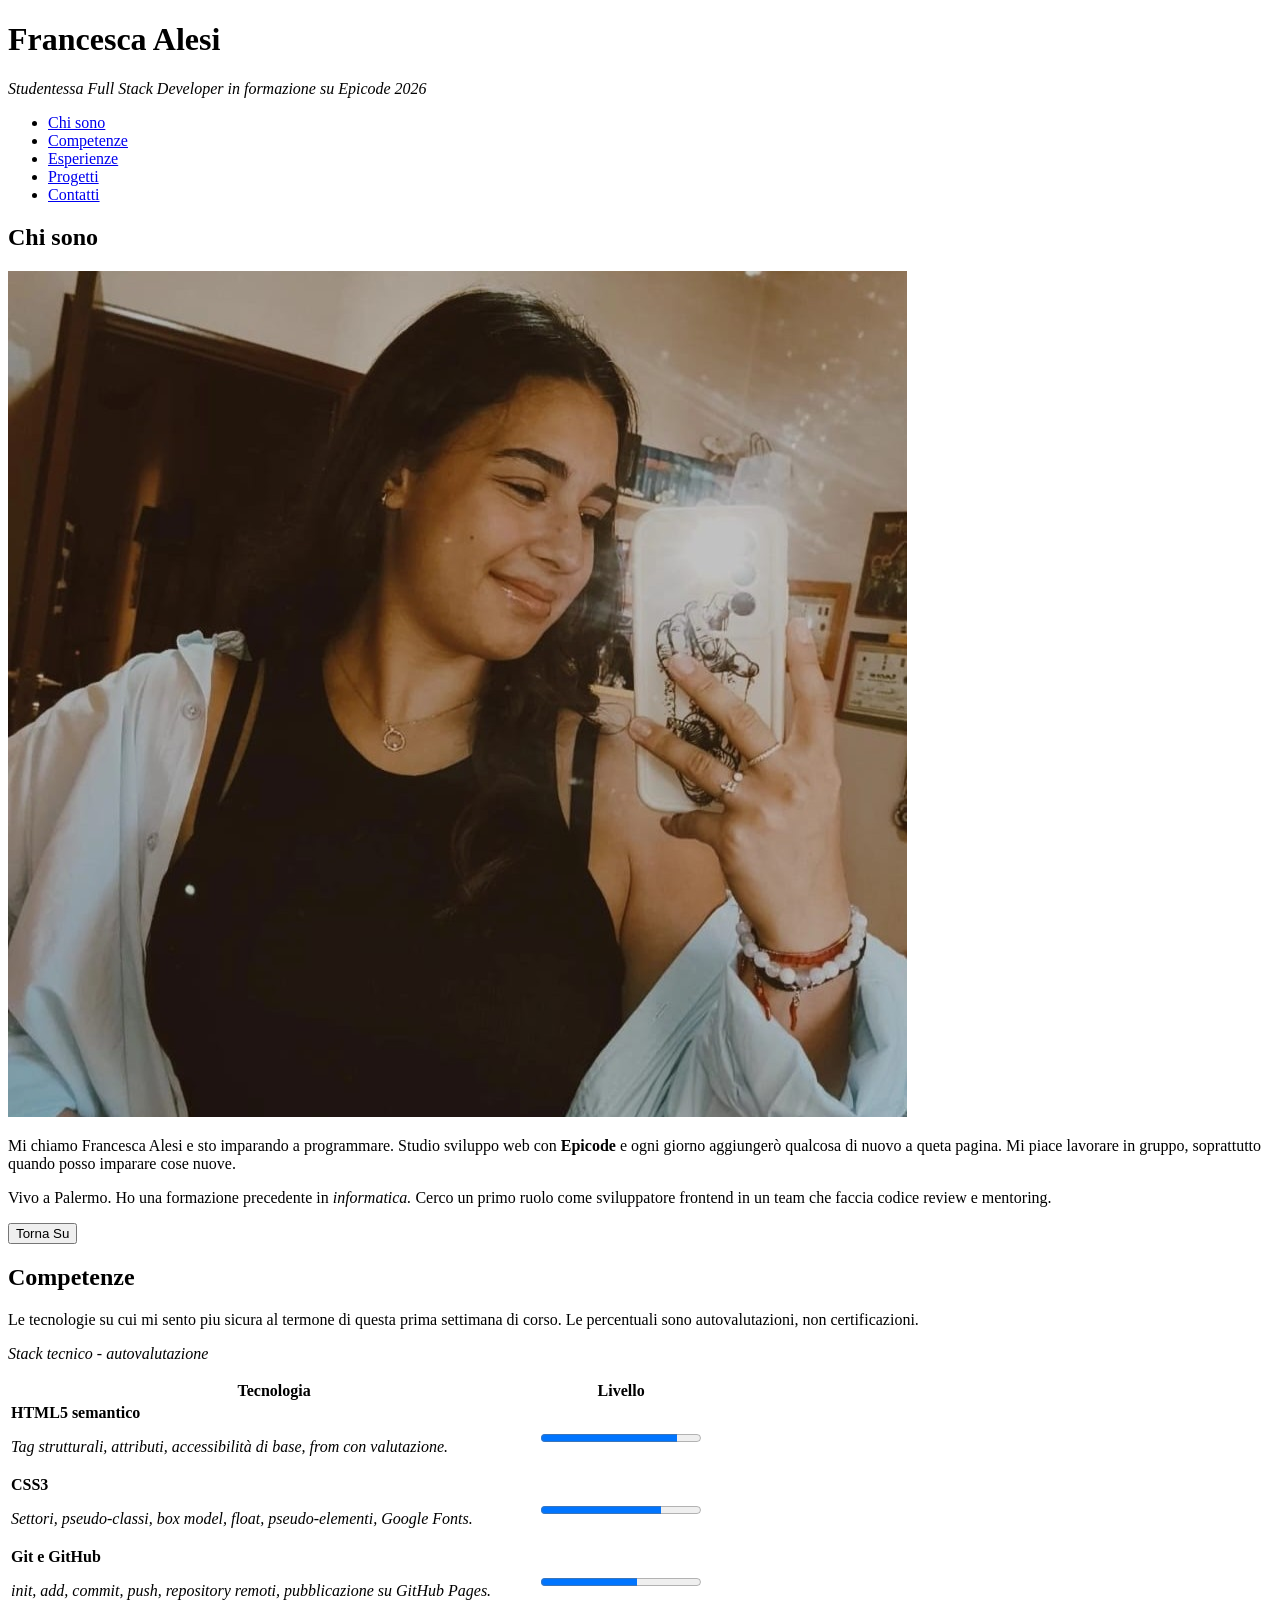
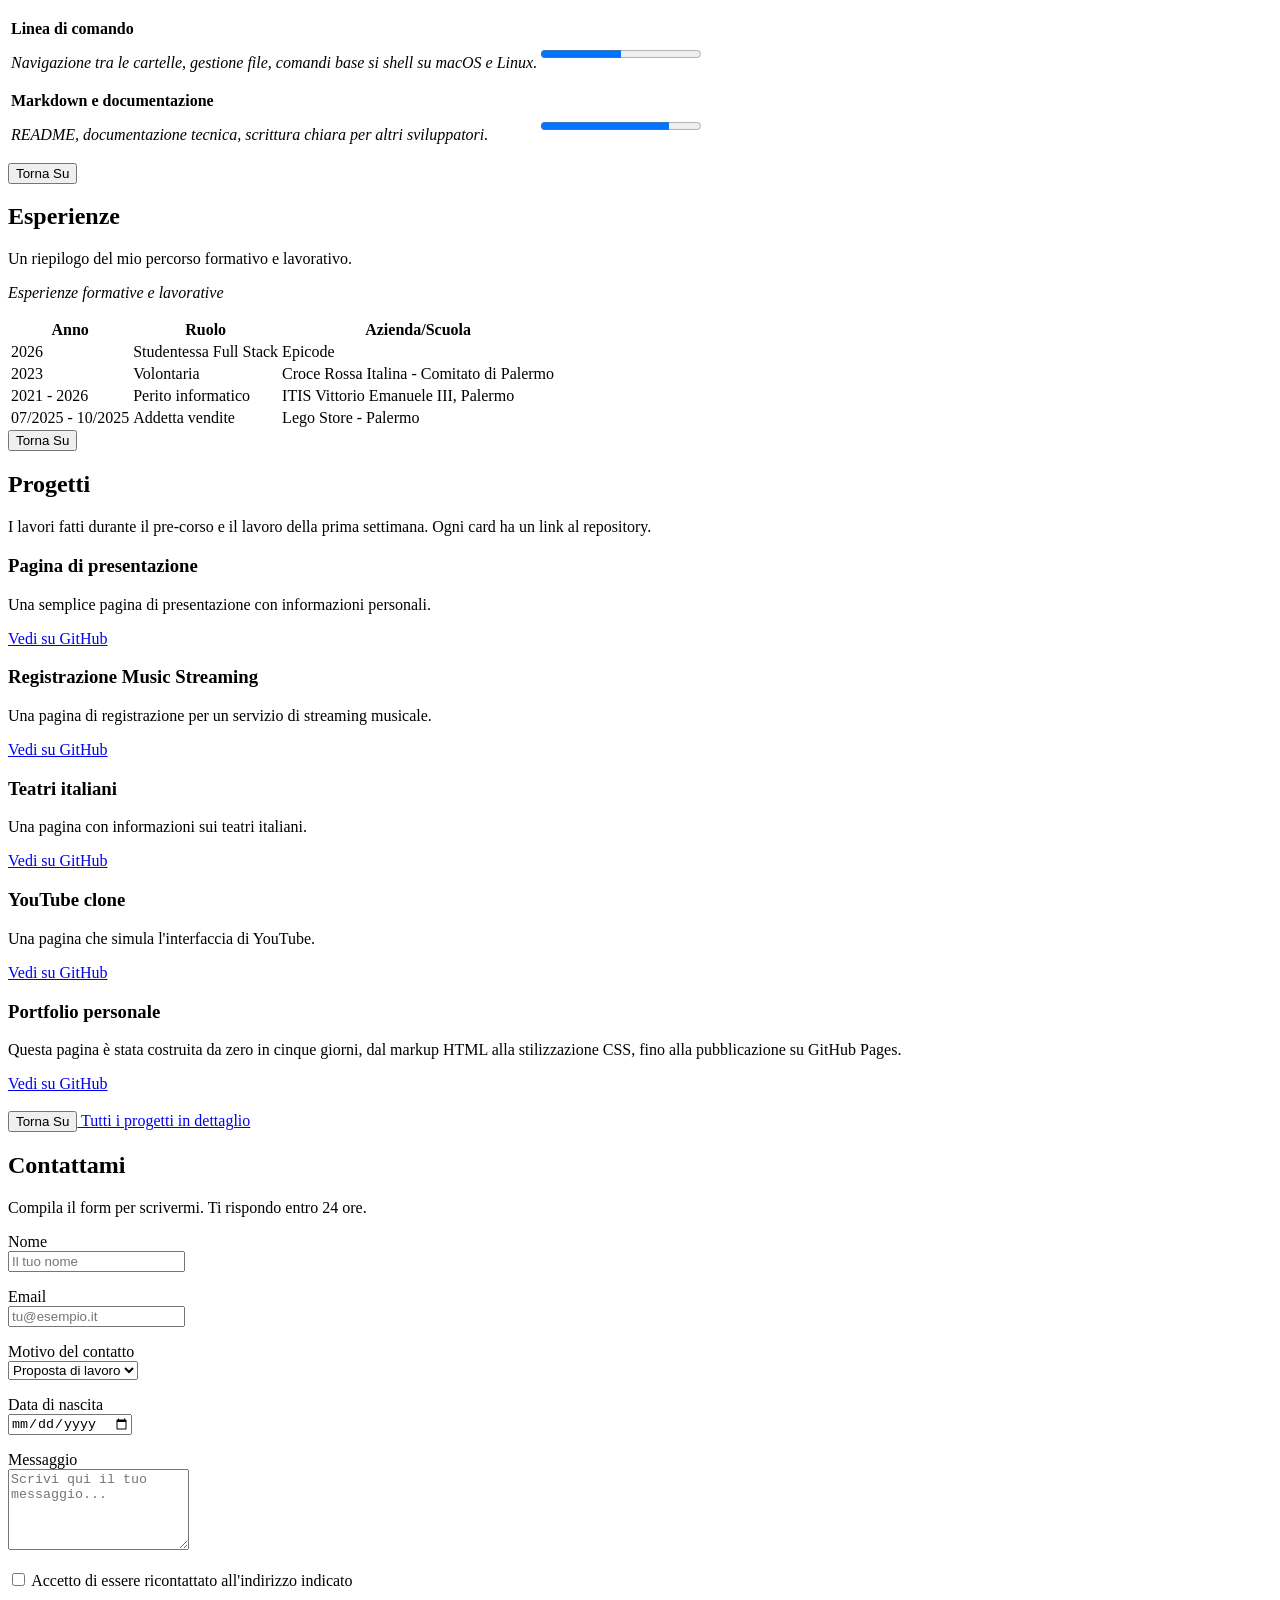
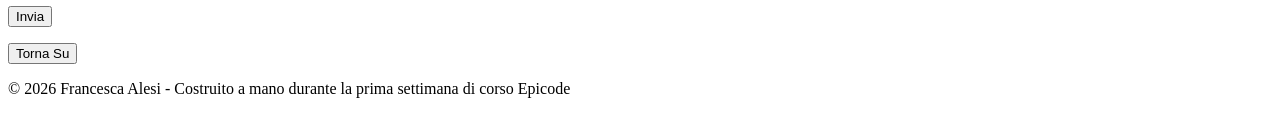
==== index.html @ 738a1c4e "index e progetti" ====
<!DOCTYPE html>
<html lang="it">
    <head>
        <meta charset="UTF-8">
        <meta name="viewport" content="width=device-width, initial-scale=1.0">
        <title>Progetto settamana 1</title>
        <link rel="stylesheet" type="text/css" href="assets/CSS/style.css"/>
    </head>
    <body>

        <!--Testa della pagina-->
        <header>
            <h1 id="inizio">Francesca Alesi</h1>
            <p><em>Studentessa Full Stack Developer in formazione su Epicode 2026</em></p>
            <nav>
                <ul>
                    <li><a href="#chi-sono">Chi sono</a></li>
                    <li><a href="#competenze">Competenze</a></li>
                    <li><a href="#esperienze">Esperienze</a></li>
                    <li><a href="#progetti">Progetti</a></li>
                    <li><a href="#contatti">Contatti</a></li>
                </ul>
            </nav>
        </header>

        <main>

            <!--Presentazione-->
            <section id="chi-sono">
                <h2>Chi sono</h2>
                <img class="avatar" src="assets/IMG/Foto-francy.jpeg" alt="Foto profilo" />
                <p>Mi chiamo Francesca Alesi e sto imparando a programmare. Studio sviluppo web con <strong>Epicode </strong> e ogni giorno aggiungerò qualcosa di nuovo a queta pagina. Mi piace lavorare in gruppo, soprattutto quando posso imparare cose nuove.</p>
                <p>Vivo a Palermo. Ho una formazione precedente in <em>informatica.</em> Cerco un primo ruolo come sviluppatore frontend in un team che faccia codice review e mentoring.</p>
                <a href="#">
                    <button type="submit">Torna Su</button>
                </a>
            </section>

            <!--Le mie competenze-->
            <section id="competenze">
                <h2>Competenze</h2>
                <p>Le tecnologie su cui mi sento piu sicura al termone di questa prima settimana di corso. Le percentuali sono autovalutazioni, non certificazioni.</p>
                <p><em>Stack tecnico - autovalutazione</em></p>
                <table>
                    <thead>
                        <tr>
                            <th scope="col">Tecnologia</th>
                            <th scope="col">Livello</th>
                        </tr>
                    </thead>
                    <tbody>
                        <tr>
                            <td><strong>HTML5 semantico</strong>
                                <p><em>Tag strutturali, attributi, accessibilità di base, from con valutazione.</em></p>
                            </td>
                            <td>
                                <progress value="85" max="100"></progress>
                            </td>
                        </tr>
                        <tr>
                            <td><strong>CSS3</strong>
                                <p><em>Settori, pseudo-classi, box model, float, pseudo-elementi, Google Fonts.</em></p>
                            </td>
                            <td>
                                <progress value="75" max="100"></progress>
                            </td>
                        </tr>
                        <tr>
                            <td><strong>Git e GitHub</strong>
                                <p><em>init, add, commit, push, repository remoti, pubblicazione su GitHub Pages.</em></p>
                            </td>
                            <td>
                                <progress value="60" max="100"></progress>
                            </td>
                        </tr>
                        <tr>
                            <td><strong>Linea di comando</strong>
                                <p><em>Navigazione tra le cartelle, gestione file, comandi base si shell su macOS e Linux.</em></p>
                            </td>
                            <td>
                                <progress value="50" max="100"></progress>
                            </td>
                        </tr>
                        <tr>
                            <td><strong>Markdown e documentazione</strong>
                                <p><em>README, documentazione tecnica, scrittura chiara per altri sviluppatori.</em></p>
                            </td>
                            <td>
                                <progress value="80" max="100"></progress>
                            </td>
                        </tr>
                    </tbody>
                </table>
                <a href="#">
                    <button type="submit">Torna Su</button>
                </a>
            </section>

            <!--Le mie esperienze lavorative e non-->
            <section id="esperienze">
                <h2>Esperienze</h2>
                <p>Un riepilogo del mio percorso formativo e lavorativo.</p>
                <table>
                    <p><em>Esperienze formative e lavorative</em></p>
                    <thead>
                        <tr>
                            <th scope="col">Anno</th>
                            <th scope="col">Ruolo</th>
                            <th scope="col">Azienda/Scuola</th>
                        </tr>
                    </thead>
                    <tbody>
                        <tr>
                            <td>2026</td>
                            <td>Studentessa Full Stack</td>
                            <td>Epicode</td>
                        </tr>
                        <tr>
                            <td>2023</td>
                            <td>Volontaria</td>
                            <td>Croce Rossa Italina - Comitato di Palermo</td>
                        </tr>
                        <tr>
                            <td>2021 - 2026</td>
                            <td>Perito informatico</td>
                            <td>ITIS Vittorio Emanuele III, Palermo</td>
                        </tr>
                        <tr>
                            <td>07/2025 - 10/2025</td>
                            <td>Addetta vendite</td>
                            <td>Lego Store - Palermo</td>
                        </tr>
                    </tbody>
                </table>
                <a href="#">
                    <button type="submit">Torna Su</button>
                </a>
            </section>

            <!--I miei progetti prima e durante il corso-->
            <section id="progetti">
                <h2 id="Progetti">Progetti</h2>
                <p>I lavori fatti durante il pre-corso e il lavoro della prima settimana. Ogni card ha un link al repository.</p>

                <article class="project">
                    <h3>Pagina di presentazione</h3>
                    <p>Una semplice pagina di presentazione con informazioni personali.</p>
                    <a href="https://github.com/FrancescaAlesi/Challenge-HTML" target="_blank">Vedi su GitHub</a>
                </article>

                <article class="project">
                    <h3>Registrazione Music Streaming</h3>
                    <p>Una pagina di registrazione per un servizio di streaming musicale.</p>
                    <a href="https://github.com/FrancescaAlesi/Challenge-CSS" target="_blank">Vedi su GitHub</a>
                </article>

                <article class="project">
                    <h3>Teatri italiani</h3>
                    <p>Una pagina con informazioni sui teatri italiani.</p>
                    <a href="https://github.com/FrancescaAlesi/Challenge-Frontend" target="_blank">Vedi su GitHub</a>
                </article>

                <article class="project">
                    <h3>YouTube clone</h3>
                    <p>Una pagina che simula l'interfaccia di YouTube.</p>
                    <a href="https://github.com/FrancescaAlesi/Challenge-YouTube" target="_blank">Vedi su GitHub</a>
                </article>

                <article class="project">
                    <h3>Portfolio personale</h3>
                    <p>Questa pagina è stata costruita da zero in cinque giorni, dal markup HTML alla stilizzazione CSS, fino alla pubblicazione su GitHub Pages.</p>
                    <a href="https://github.com/FrancescaAlesi/Week-1" target="_blank">Vedi su GitHub</a>
                    <br/><br/>
                </article>
                <a href="#">
                    <button type="submit">Torna Su</button>
                </a>
                <a href="Progetti.html" target="_blank">Tutti i progetti in dettaglio</a>
            </section>

            <!--Come contattarmi-->
            <section id="contattami">
                <h2>Contattami</h2>
                <p>Compila il form per scrivermi. Ti rispondo entro 24 ore.</p>

                <form action="#" method="POST">
                    <p>
                        <label for="nome">Nome</label><br/>
                        <input type="text" id="nome" name="nome" placeholder="Il tuo nome" required>
                    </p>

                    <p>
                        <label for="email">Email</label><br/>
                        <input type="text" id="email" name="email" placeholder="tu@esempio.it" required>
                    </p>

                    <p>
                        <label for="motivo">Motivo del contatto</label><br/>
                        <select id="motivo" name="motivo">
                            <option value="Proposta di lavoro">Proposta di lavoro</option>
                            <option value="Colloquio">Colloquio</option>
                            <option value="Consulenza">Consulenza</option>
                            <option value="Altro">Altro</option>
                        </select>
                    </p>

                    <p>
                        <label for="data">Data di nascita</label><br/>
                        <input type="date" id="data" name="data"/>
                    </p>

                    <p>
                        <label for="messaggio">Messaggio</label><br/>
                        <textarea name="messaggio" id="messaggio" rows="5" placeholder="Scrivi qui il tuo messaggio..."></textarea>
                    </p>

                    <p>
                        <input type="checkbox" id="consenso" name="consenso" required/>
                        <label for="consenso">Accetto di essere ricontattato all'indirizzo indicato</label>
                    </p>

                    <p>
                    <button type="submit">Invia</button>
                    </p>
                </form>
                <a href="#">
                    <button type="submit">Torna Su</button>
                </a>
            </section>
        </main>

        <!--Fine-->
        <footer id="site-footer">
            <p>&copy; 2026 Francesca Alesi - Costruito a mano durante la prima settimana di corso Epicode</p>
        </footer>
    </body>
</html>
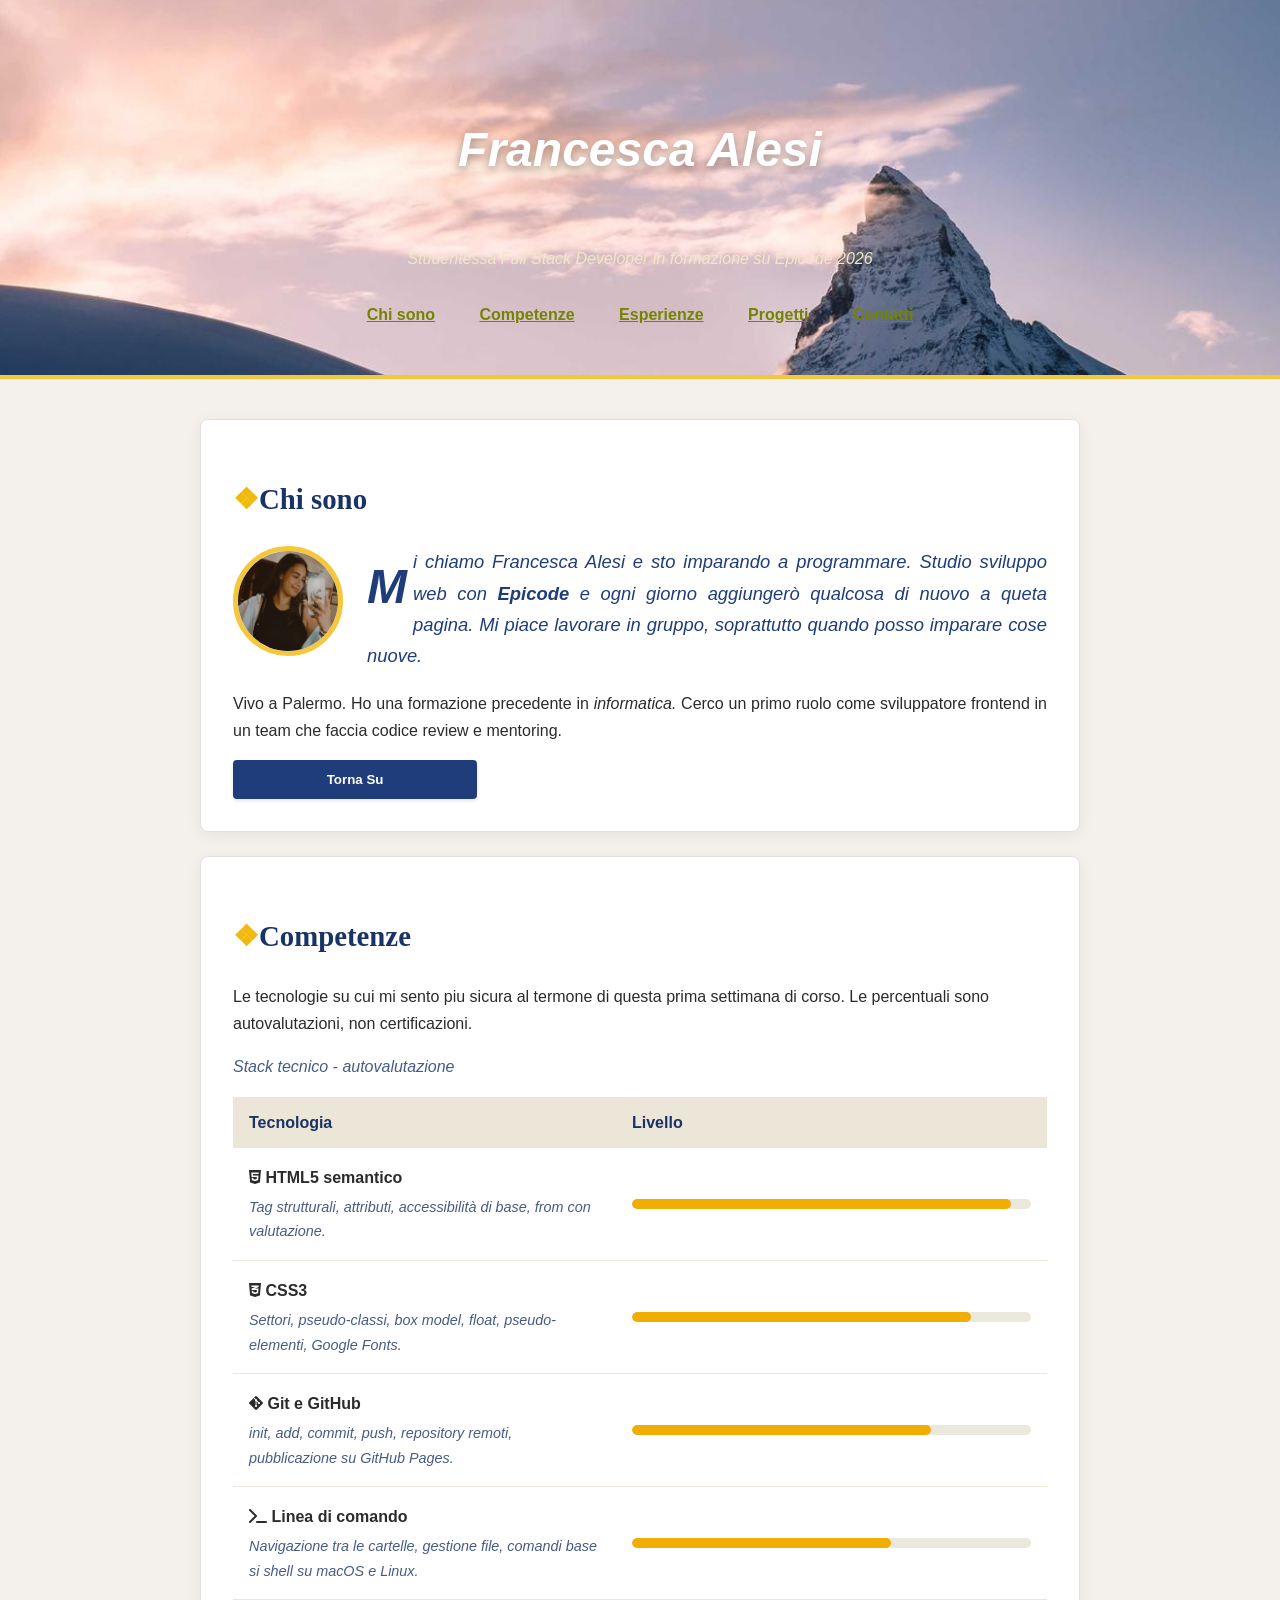
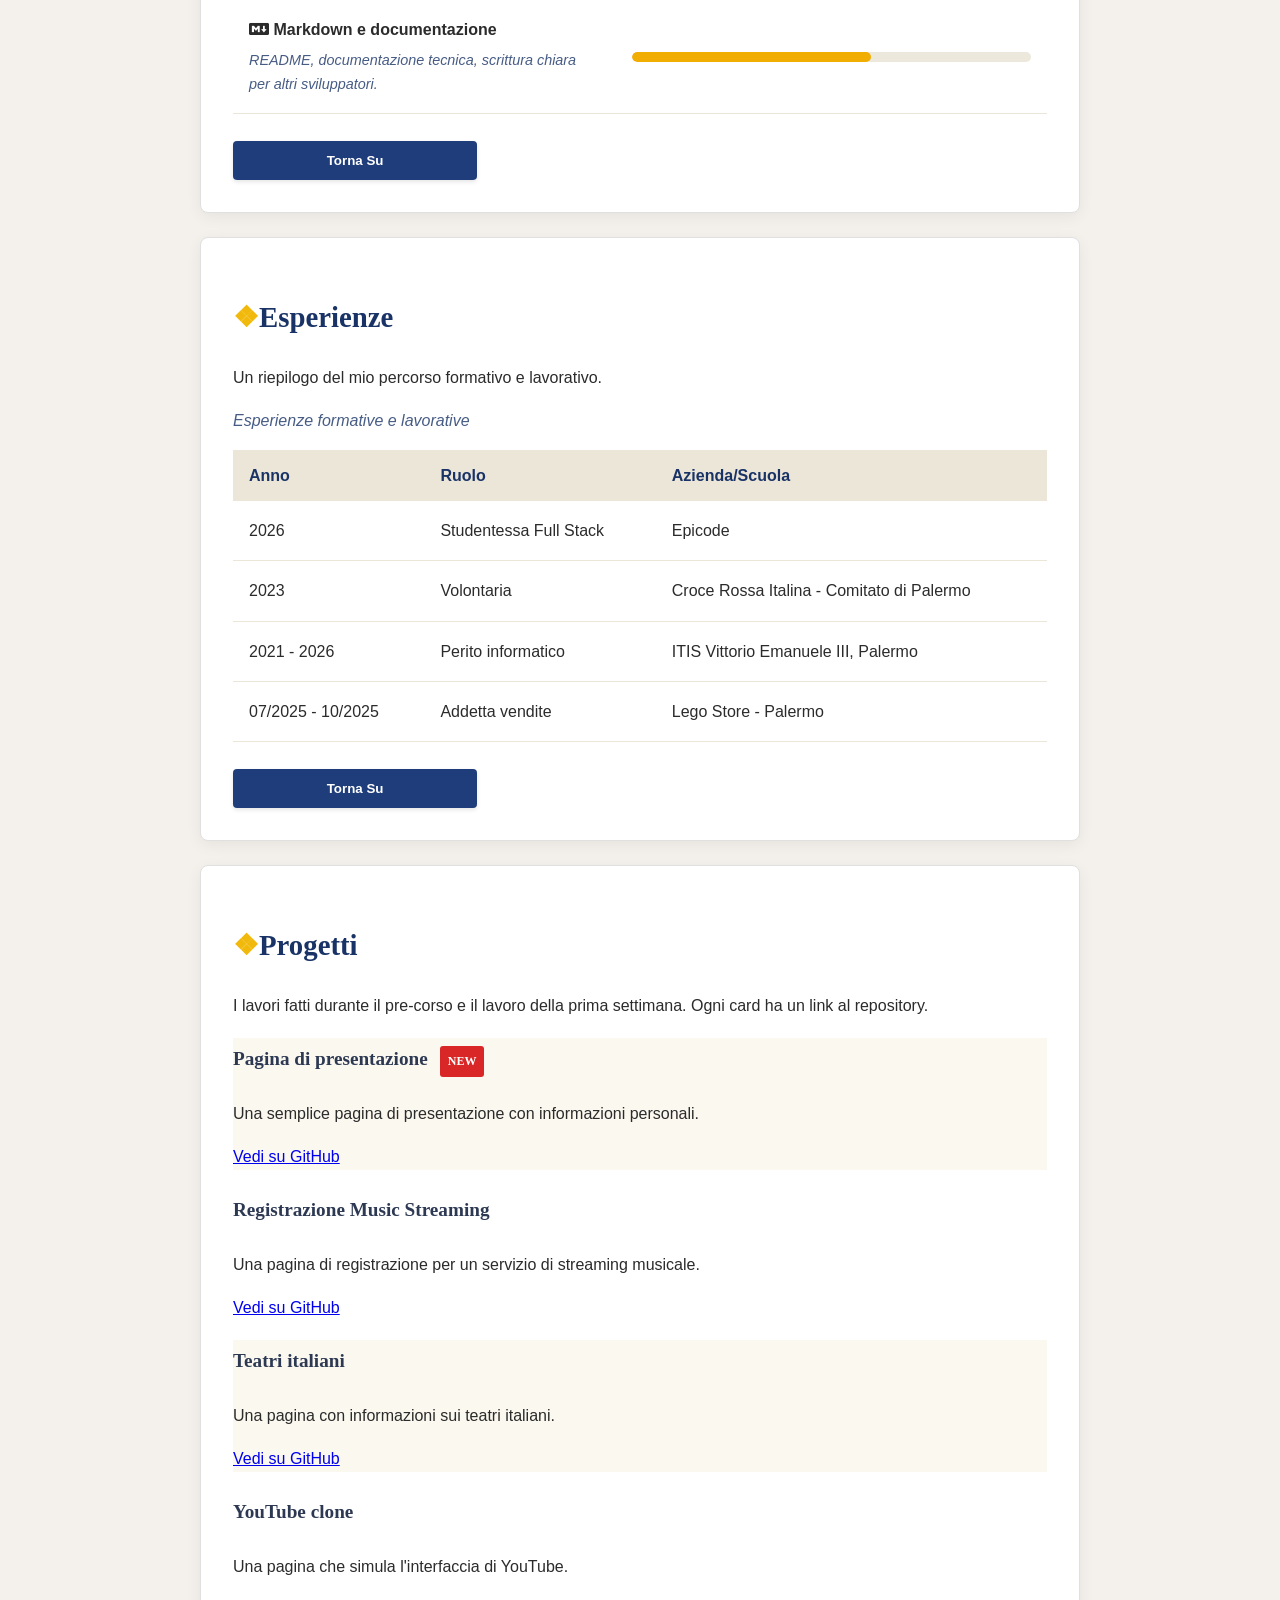
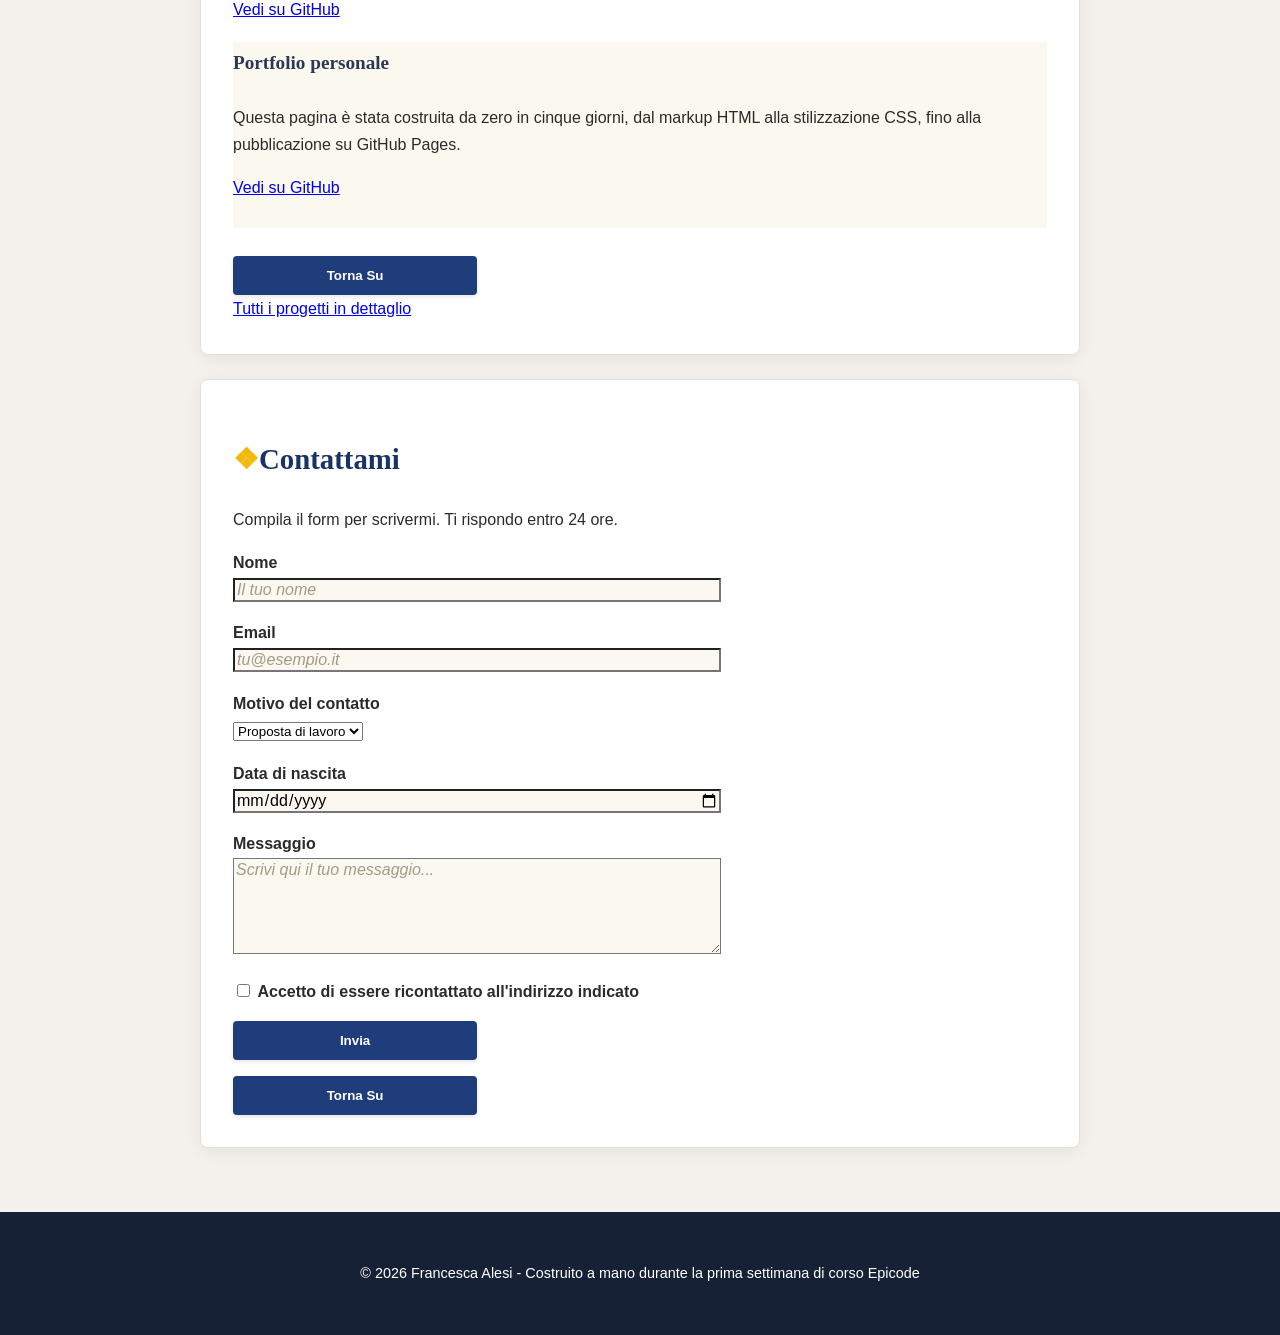
==== commit 5d44a02f: "css con qualche modifica all'index" ====
--- a/index.html
+++ b/index.html
@@ -5,11 +5,12 @@
         <meta name="viewport" content="width=device-width, initial-scale=1.0">
         <title>Progetto settamana 1</title>
         <link rel="stylesheet" type="text/css" href="assets/CSS/style.css"/>
+        <link rel="stylesheet" href="https://cdnjs.cloudflare.com/ajax/libs/font-awesome/6.5.1/css/all.min.css">
     </head>
     <body>
 
         <!--Testa della pagina-->
-        <header>
+        <header id="site-header">
             <h1 id="inizio">Francesca Alesi</h1>
             <p><em>Studentessa Full Stack Developer in formazione su Epicode 2026</em></p>
             <nav>
@@ -40,7 +41,7 @@
             <section id="competenze">
                 <h2>Competenze</h2>
                 <p>Le tecnologie su cui mi sento piu sicura al termone di questa prima settimana di corso. Le percentuali sono autovalutazioni, non certificazioni.</p>
-                <p><em>Stack tecnico - autovalutazione</em></p>
+                <p id="paragrafo"><em>Stack tecnico - autovalutazione</em></p>
                 <table>
                     <thead>
                         <tr>
@@ -50,47 +51,78 @@
                     </thead>
                     <tbody>
                         <tr>
-                            <td><strong>HTML5 semantico</strong>
+                            <td>
+                                <div class="icona">
+                                    <i class="fa-brands fa-html5 custom-icon"></i>
+                                    <strong>HTML5 semantico</strong>
+                                </div>
                                 <p><em>Tag strutturali, attributi, accessibilità di base, from con valutazione.</em></p>
                             </td>
                             <td>
-                                <progress value="85" max="100"></progress>
-                            </td>
-                        </tr>
-                        <tr>
-                            <td><strong>CSS3</strong>
+                                <div class="barra">
+                                    <div class="barra-fill" style="width: 95%;"></div>
+                                </div>
+                            </td>
+                        </tr>
+                        <tr>
+                            <td>
+                                <div class="icona">
+                                    <i class="fa-brands fa-css3-alt"></i>
+                                    <strong>CSS3</strong>
+                                </div>
                                 <p><em>Settori, pseudo-classi, box model, float, pseudo-elementi, Google Fonts.</em></p>
                             </td>
                             <td>
-                                <progress value="75" max="100"></progress>
-                            </td>
-                        </tr>
-                        <tr>
-                            <td><strong>Git e GitHub</strong>
+                                <div class="barra">
+                                    <div class="barra-fill" style="width: 85%;"></div>
+                                </div>
+                            </td>
+                        </tr>
+                        <tr>
+                            <td>
+                                <div class="icona">
+                                    <i class="fa-brands fa-git-alt"></i>
+                                    <strong>Git e GitHub</strong>
+                                </div>
                                 <p><em>init, add, commit, push, repository remoti, pubblicazione su GitHub Pages.</em></p>
                             </td>
                             <td>
-                                <progress value="60" max="100"></progress>
-                            </td>
-                        </tr>
-                        <tr>
-                            <td><strong>Linea di comando</strong>
+                                <div class="barra">
+                                    <div class="barra-fill" style="width: 75%;"></div>
+                                </div>
+                            </td>
+                        </tr>
+                        <tr>
+                            <td>
+                                <div class="icona">
+                                    <i class="fa-solid fa-terminal"></i>
+                                    <strong>Linea di comando</strong>
+                                </div>
                                 <p><em>Navigazione tra le cartelle, gestione file, comandi base si shell su macOS e Linux.</em></p>
                             </td>
                             <td>
-                                <progress value="50" max="100"></progress>
-                            </td>
-                        </tr>
-                        <tr>
-                            <td><strong>Markdown e documentazione</strong>
+                                <div class="barra">
+                                    <div class="barra-fill" style="width: 65%;"></div>
+                                </div>
+                            </td>
+                        </tr>
+                        <tr>
+                            <td>
+                                <div class="tech-title">
+                                    <i class="fa-brands fa-markdown"></i>
+                                    <strong>Markdown e documentazione</strong>
+                                </div>
                                 <p><em>README, documentazione tecnica, scrittura chiara per altri sviluppatori.</em></p>
                             </td>
                             <td>
-                                <progress value="80" max="100"></progress>
+                                <div class="barra">
+                                    <div class="barra-fill" style="width: 60%;"></div>
+                                </div>
                             </td>
                         </tr>
                     </tbody>
                 </table>
+                <br/>
                 <a href="#">
                     <button type="submit">Torna Su</button>
                 </a>
@@ -101,7 +133,7 @@
                 <h2>Esperienze</h2>
                 <p>Un riepilogo del mio percorso formativo e lavorativo.</p>
                 <table>
-                    <p><em>Esperienze formative e lavorative</em></p>
+                    <p id="paragrafo"><em>Esperienze formative e lavorative</em></p>
                     <thead>
                         <tr>
                             <th scope="col">Anno</th>
@@ -132,6 +164,7 @@
                         </tr>
                     </tbody>
                 </table>
+                <br/>
                 <a href="#">
                     <button type="submit">Torna Su</button>
                 </a>
@@ -172,9 +205,11 @@
                     <a href="https://github.com/FrancescaAlesi/Week-1" target="_blank">Vedi su GitHub</a>
                     <br/><br/>
                 </article>
-                <a href="#">
-                    <button type="submit">Torna Su</button>
-                </a>
+                <br/>
+                <a href="#">
+                    <button type="submit">Torna Su</button>
+                </a>
+                <br/>
                 <a href="Progetti.html" target="_blank">Tutti i progetti in dettaglio</a>
             </section>
 
--- a/assets/CSS/style.css
+++ b/assets/CSS/style.css
@@ -0,0 +1,290 @@
+*,
+*::before,
+*::after {
+	box-sizing: border-box;
+}
+
+body {
+	margin: 0;
+}
+
+/* tipografia di base */
+body {
+	font-family: 'Inter', Arial, sans-serif;
+	font-size: 16px;
+	line-height: 1.7;
+	color: #2b2b2b;
+	background-color: #f4f1ec;
+}
+
+/* Header */
+#site-header {
+	background-color: hsl(45, 90%, 60%);
+	background-image: url('../IMG/header-bg.jpg');
+	background-size: cover;
+	background-position: center;
+	color: #f0e7c8;
+	text-align: center;
+	line-height: 2.4;
+	padding: 60px 20px 40px;
+	border-bottom: 4px solid hsl(45, 90%, 60%);
+}
+
+#inizio{
+    color:#ffffff;
+}
+
+#site-header h1 {
+	font-size: 3rem;
+	font-weight: bold;
+	font-style: italic;
+	text-shadow:  0 3px 10px rgba(0, 0, 0, 0.4);
+}
+
+.tagline {
+	color: rgb(244, 74, 74);
+	font-style: italic;
+}
+
+/* Nav */
+#site-header nav ul {
+	padding: 0;
+	margin: 0;
+}
+
+#site-header nav li {
+	display: inline-block;
+}
+
+#site-header nav a {
+	color: hsl(67, 98%, 26%);
+	font-weight: bold;
+	display: inline-block;
+	padding: 8px 16px;
+	margin: 0 4px;
+	border-radius: 4px;
+	line-height: 1.6;
+}
+
+#site-header nav a:hover {
+	color: #ffffff;
+	background-color: hsl(45, 90%, 60%);
+}
+
+/* Main centrato */
+main {
+	max-width: 920px;
+	margin: 0 auto;
+	padding: 40px 20px;
+}
+
+/* Sezioni */
+main section {
+	background-color: #ffffff;
+	padding: 32px;
+	margin-bottom: 24px;
+	border: 1px solid #e0e0e0;
+	border-radius: 8px;
+	box-shadow: 0 4px 16px rgba(0, 0, 0, 0.06);
+}
+
+/* Titoli del main con marker */
+h2 {
+	font-size: 1.8rem;
+	color: hsl(220, 60%, 25%);
+	text-align: left;
+	line-height: 1.6;
+    font-family: 'Playfair Display', Georgia, serif;
+}
+
+main section h2::before {
+	content: '\2756';
+	color: hsl(45, 90%, 50%);
+}
+
+h3 {
+	font-size: 1.2rem;
+	color: hsl(220, 30%, 25%);
+	text-align: left;
+	line-height: 2.2;
+    font-family: 'Playfair Display', Georgia, serif;
+}
+
+/* Sezione "Chi sono" */
+.avatar {
+	width: 110px;
+	height: 110px;
+	border: 5px solid hsl(45, 90%, 60%);
+	border-radius: 50%;
+	float: left;
+	margin: 0 24px 12px 0;
+}
+
+#chi-sono {
+	text-align: justify;
+}
+
+#chi-sono p:first-of-type {
+	font-size: 1.15rem;
+	font-style: italic;
+	color: hsl(220, 60%, 30%);
+}
+
+#chi-sono p:first-of-type::first-letter {
+	font-size: 3rem;
+	font-weight: bold;
+	float: left;
+	margin-right: 6px;
+	color: hsl(220, 60%, 30%);
+}
+
+/* Sezione successiva */
+#competenze {
+	clear: both;
+}
+
+/* Lista competenze a righe alternate */
+.skill-list {
+	line-height: 4;
+}
+
+.skill-list li:nth-child(odd) {
+	background-color: #f5f7fb;
+}
+
+.skill-list li:nth-child(even) {
+	background-color: #ffffff;
+}
+
+.skill-list li:first-child {
+	font-weight: bold;
+}
+
+/*tabella competenze*/
+table {
+  width: 100%;
+  border-collapse: collapse;
+}
+
+thead th {
+  background-color: #ece6d8;
+  color:  hsl(220, 60%, 25%);           
+  text-align: left;
+  padding: 12px 16px;
+  font-weight: 600;
+}
+
+tbody td {
+  padding: 16px;
+  border-bottom: 1px solid #ece6d8; 
+  vertical-align: middle;
+}
+
+tbody td p {
+  margin: 4px 0 0 0;
+  color: hsl(220, 30%, 40%);
+  font-size: 0.9em;
+}
+
+#paragrafo{
+    color:hsl(220, 30%, 40%); 
+}
+
+/* barre di livello */
+.barra {
+  width: 399px;
+  height: 10px;
+  background-color: #ede8dc;
+  border-radius: 999px;
+  overflow: hidden;
+}
+
+.barra-fill {
+  height: 100%;
+  background-color: #f1ad02;
+  border-radius: 999px;
+}
+
+/* Progetti alternati*/
+.project:nth-of-type(odd) {
+	background-color: hsl(45, 60%, 96%);
+}
+
+.project:nth-of-type(even) {
+	background-color: #ffffff;
+}
+
+.project:first-of-type h3::after {
+	content: 'NEW';
+	display: inline-block;
+	padding: 2px 8px;
+	margin-left: 12px;
+	background-color: hsl(0, 70%, 50%);
+	color: #ffffff;
+	border-radius: 3px;
+	font-size: 0.75rem;
+}
+
+/* Form contatti */
+label {
+	font-weight: bold;
+	color: 1px solid #d6cfbf;
+}
+
+input,
+textarea {
+	font-family: 'Helvetica Neue', Arial, sans-serif;
+	font-size: 1rem;
+	width: 60%;
+	background-color: #fbf8f1
+;
+}
+
+input:focus,
+textarea:focus {
+	background-color: #ffffff;
+	color: hsl(220, 30%, 25%);
+}
+
+#consenso {
+	width: auto;
+}
+
+input::placeholder,
+textarea::placeholder {
+	color: #a39b87;
+	font-style: italic;
+}
+
+#competenze h2 span {
+	color: white;
+	font-size: 40px;
+	background-color: red;
+}
+
+button {
+	color: #ffffff;
+	background-color: hsl(220, 60%, 30%);
+	font-weight: bold;
+	width: 30%;
+	padding: 12px 24px;
+	border: none;
+	border-radius: 4px;
+	box-shadow: 0 2px 4px rgba(0, 0, 0, 0.1);
+}
+
+button:hover {
+	color: hsl(0, 0%, 100%);
+	background-color: hsl(220, 60%, 45%);
+	box-shadow: 0 2px 4px rgba(0, 0, 0, 0.1);
+}
+
+/* Footer */
+#site-footer {
+	background-color: hsl(220, 40%, 15%);
+	color: #ffffff;
+	text-align: center;
+	font-size: 0.9rem;
+	line-height: 2.4;
+	padding: 30px 20px;
+}
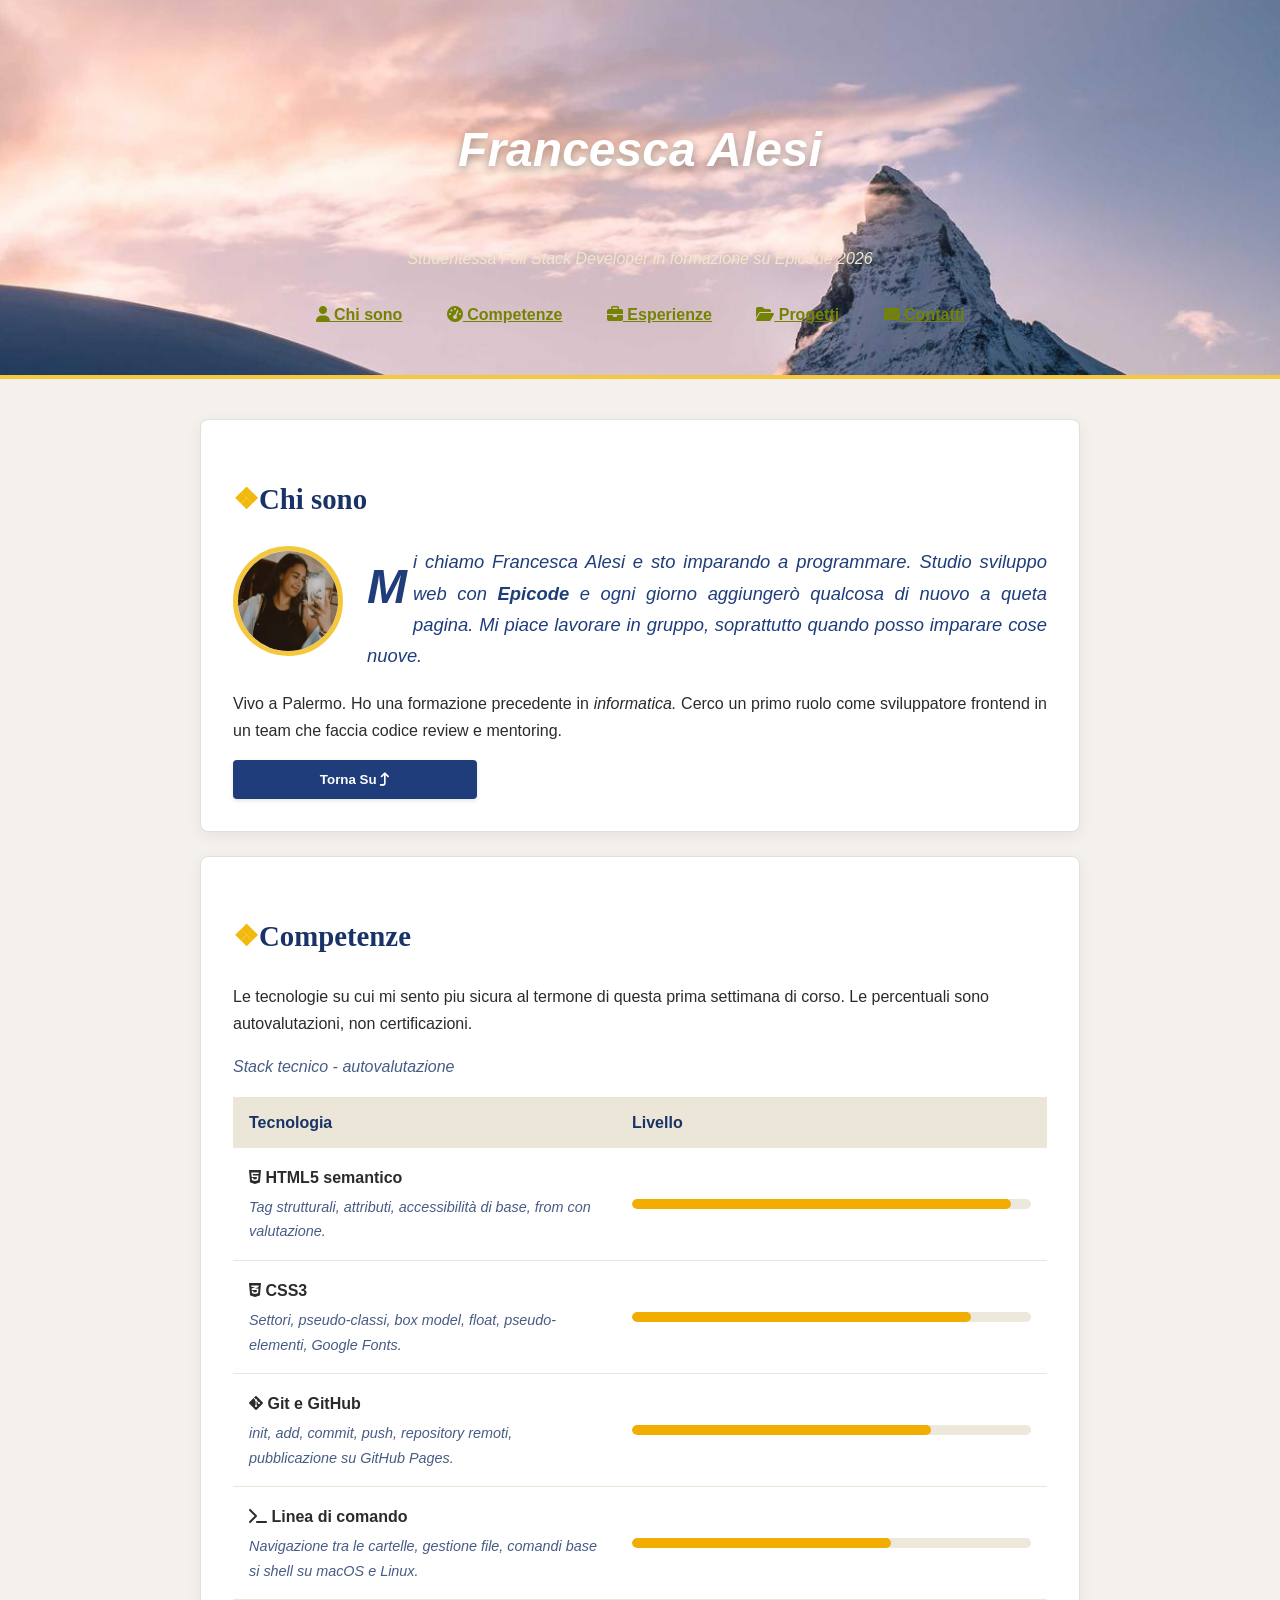
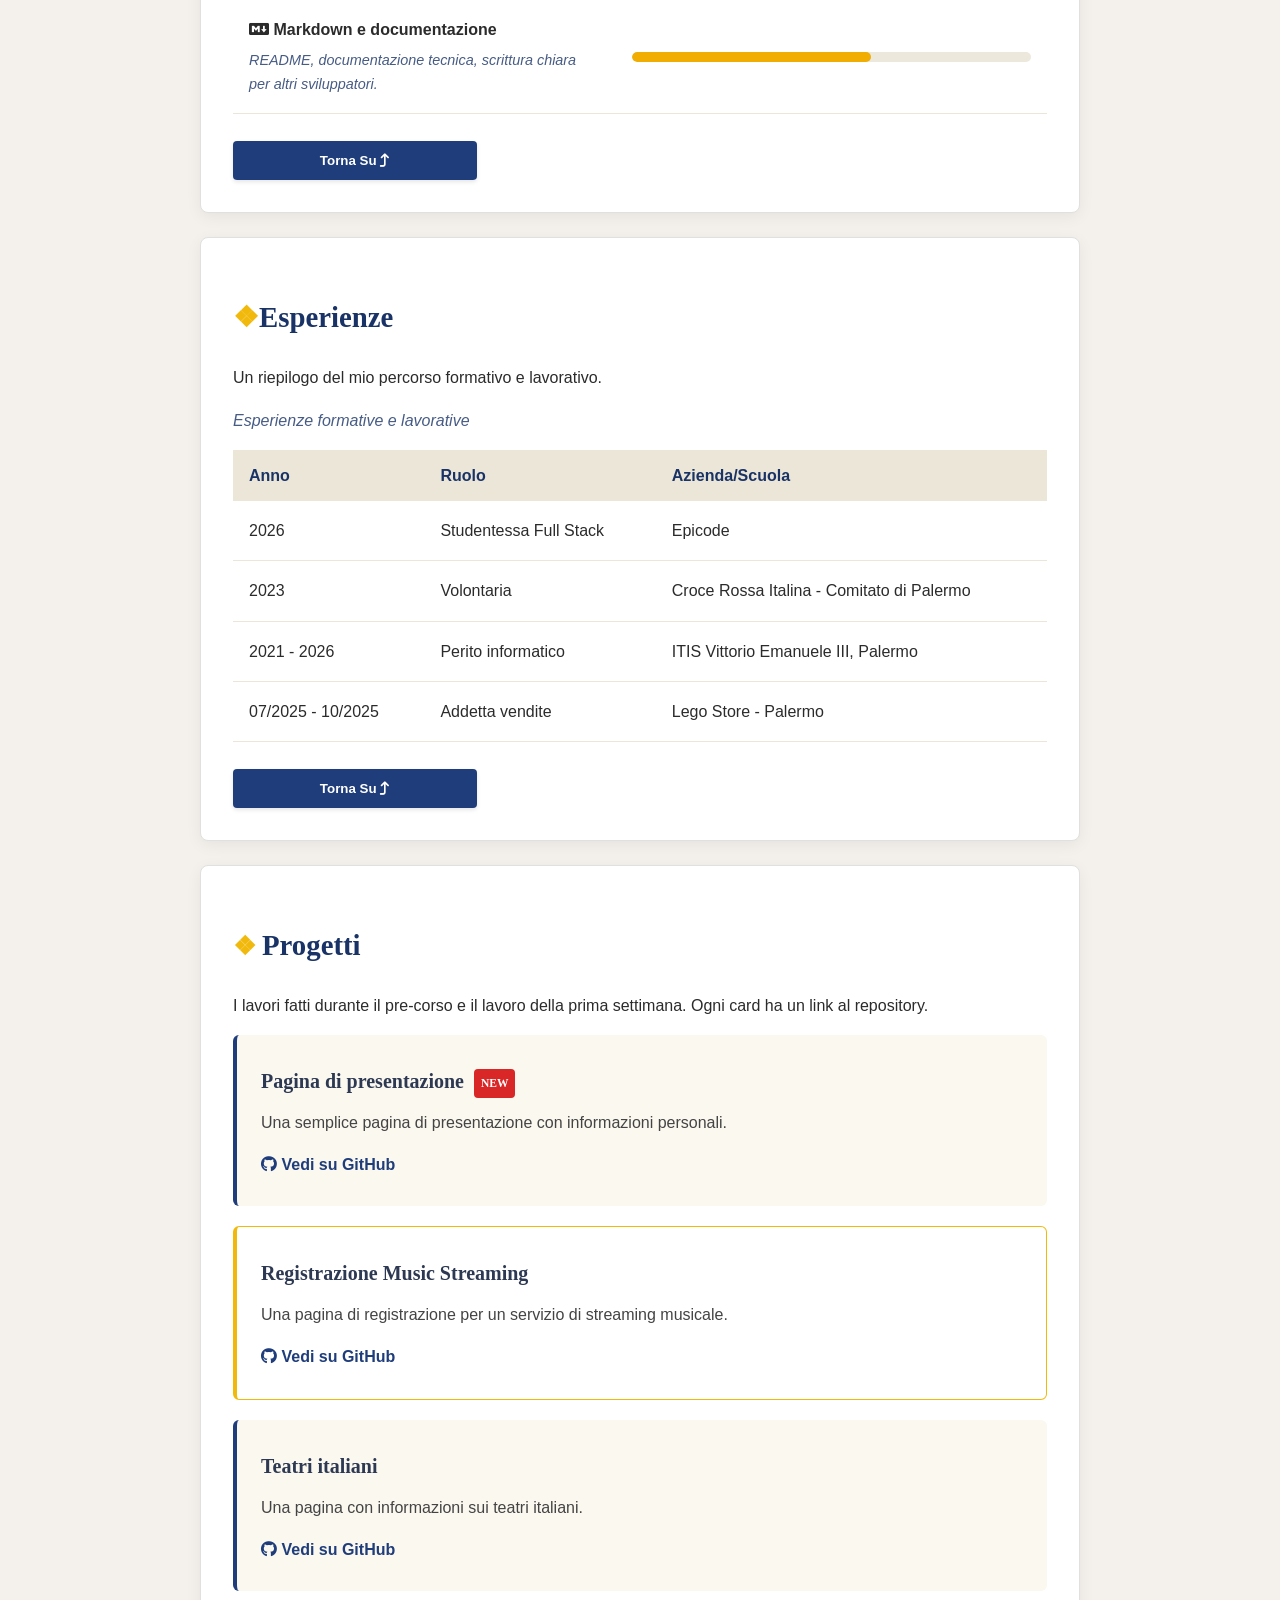
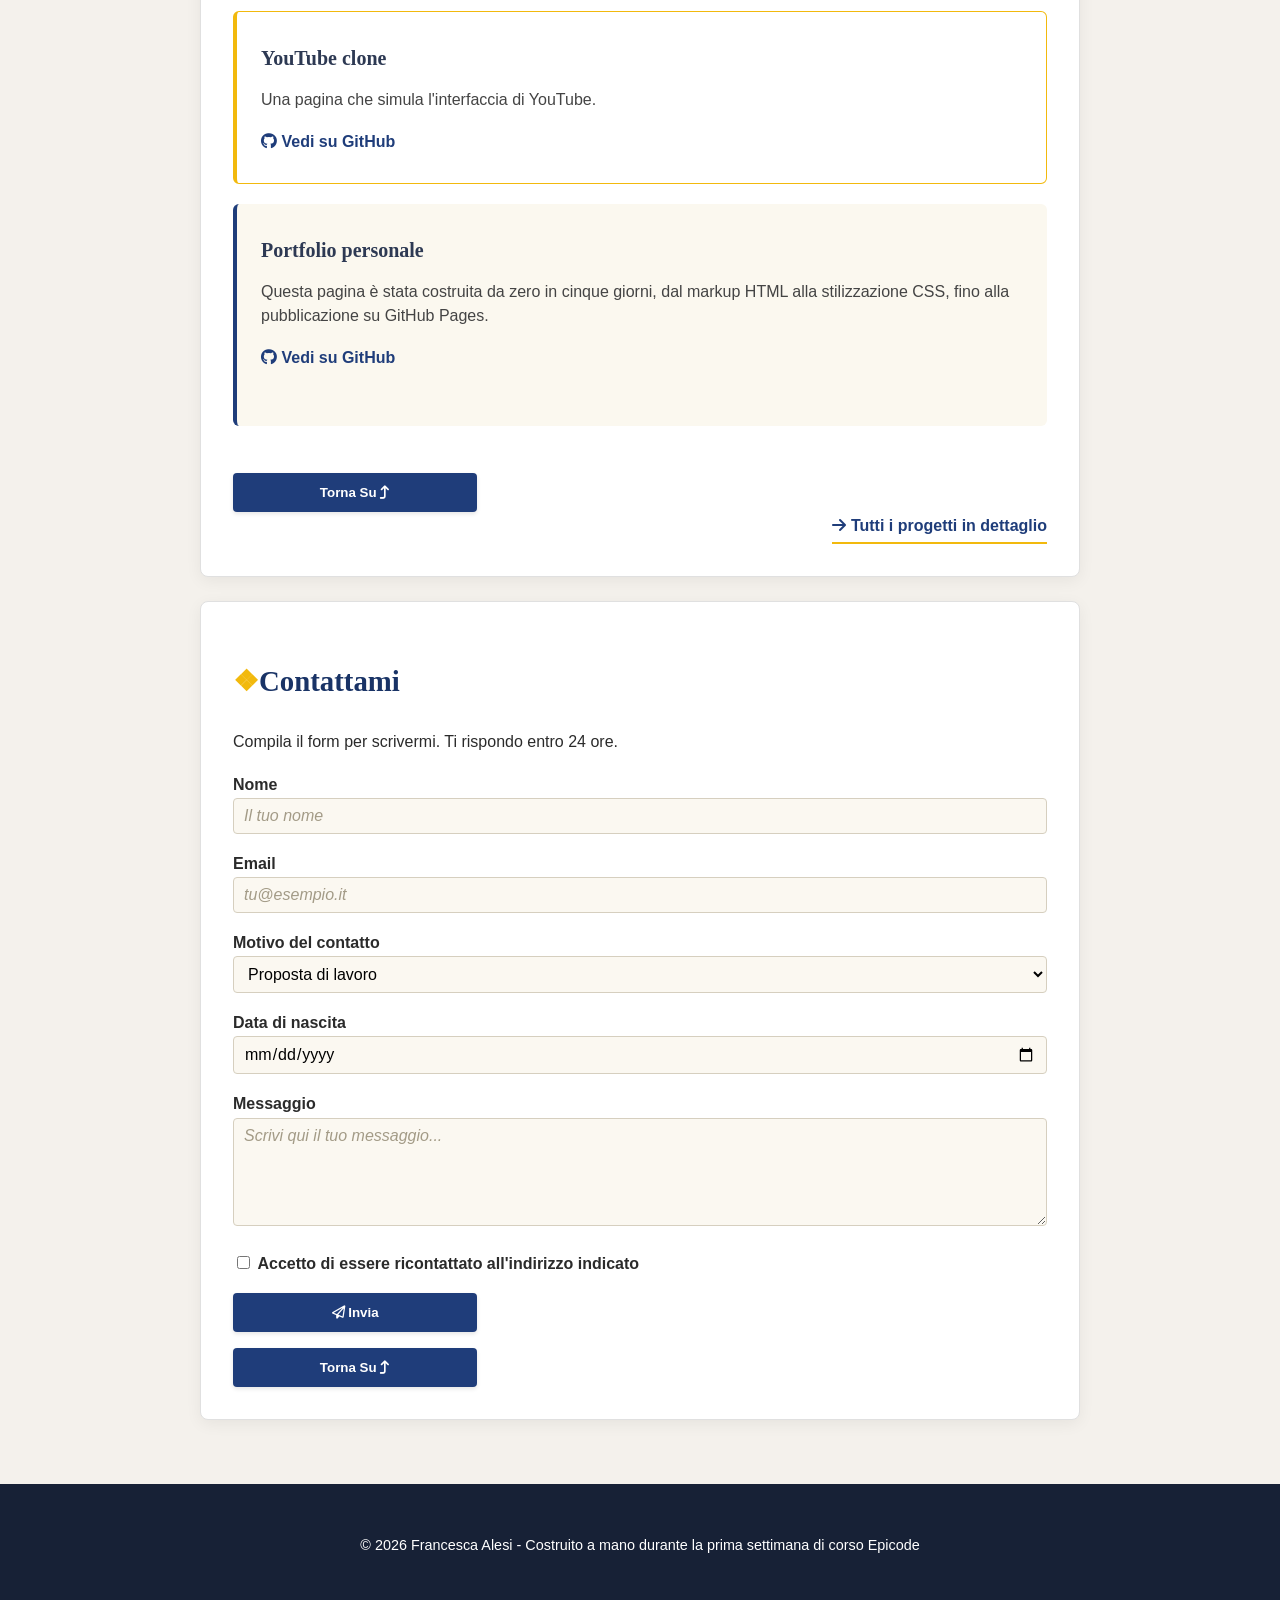
==== commit 977f73b7: "modifiche sia a css che html" ====
--- a/index.html
+++ b/index.html
@@ -15,11 +15,46 @@
             <p><em>Studentessa Full Stack Developer in formazione su Epicode 2026</em></p>
             <nav>
                 <ul>
-                    <li><a href="#chi-sono">Chi sono</a></li>
-                    <li><a href="#competenze">Competenze</a></li>
-                    <li><a href="#esperienze">Esperienze</a></li>
-                    <li><a href="#progetti">Progetti</a></li>
-                    <li><a href="#contatti">Contatti</a></li>
+                    <li>
+                        <a href="#chi-sono">
+                            <div class="tech-title">
+                                <i class="fa-solid fa-user"></i>
+                                Chi sono
+                            </div>
+                        </a>
+                    </li>
+                    <li>
+                        <a href="#competenze">
+                            <div class="tech-title">
+                               <i class="fa-solid fa-gauge-high"></i>
+                                Competenze
+                            </div>
+                        </a>
+                    </li>
+                    <li>
+                        <a href="#esperienze">
+                            <div class="tech-title">
+                                <i class="fa-solid fa-briefcase"></i>
+                                Esperienze
+                            </div>
+                        </a>
+                    </li>
+                    <li>
+                        <a href="#progetti">
+                            <div class="tech-title">
+                                <i class="fa-solid fa-folder-open"></i>
+                                Progetti
+                            </div>
+                        </a>
+                    </li>
+                    <li>
+                        <a href="#contatti">
+                            <div class="tech-title">
+                                <i class="fa-solid fa-envelope"></i>
+                                Contatti
+                            </div>
+                        </a>
+                    </li>
                 </ul>
             </nav>
         </header>
@@ -33,7 +68,12 @@
                 <p>Mi chiamo Francesca Alesi e sto imparando a programmare. Studio sviluppo web con <strong>Epicode </strong> e ogni giorno aggiungerò qualcosa di nuovo a queta pagina. Mi piace lavorare in gruppo, soprattutto quando posso imparare cose nuove.</p>
                 <p>Vivo a Palermo. Ho una formazione precedente in <em>informatica.</em> Cerco un primo ruolo come sviluppatore frontend in un team che faccia codice review e mentoring.</p>
                 <a href="#">
-                    <button type="submit">Torna Su</button>
+                    <button type="submit">
+                        <div class="tech-title">
+                            Torna Su
+                            <i class="fa-solid fa-arrow-turn-up"></i>
+                        </div>
+                    </button>
                 </a>
             </section>
 
@@ -124,7 +164,12 @@
                 </table>
                 <br/>
                 <a href="#">
-                    <button type="submit">Torna Su</button>
+                    <button type="submit">
+                        <div class="tech-title">
+                            Torna Su
+                            <i class="fa-solid fa-arrow-turn-up"></i>
+                        </div>
+                    </button>
                 </a>
             </section>
 
@@ -166,7 +211,12 @@
                 </table>
                 <br/>
                 <a href="#">
-                    <button type="submit">Torna Su</button>
+                    <button type="submit">
+                        <div class="tech-title">
+                            Torna Su
+                            <i class="fa-solid fa-arrow-turn-up"></i>
+                        </div>
+                    </button>
                 </a>
             </section>
 
@@ -178,39 +228,74 @@
                 <article class="project">
                     <h3>Pagina di presentazione</h3>
                     <p>Una semplice pagina di presentazione con informazioni personali.</p>
-                    <a href="https://github.com/FrancescaAlesi/Challenge-HTML" target="_blank">Vedi su GitHub</a>
+                    <a href="https://github.com/FrancescaAlesi/Challenge-HTML" target="_blank">
+                        <div class="tech-title">
+                            <i class="fa-brands fa-github"></i>
+                            Vedi su GitHub
+                        </div>
+                    </a>
                 </article>
 
                 <article class="project">
                     <h3>Registrazione Music Streaming</h3>
                     <p>Una pagina di registrazione per un servizio di streaming musicale.</p>
-                    <a href="https://github.com/FrancescaAlesi/Challenge-CSS" target="_blank">Vedi su GitHub</a>
+                    <a href="https://github.com/FrancescaAlesi/Challenge-CSS" target="_blank">
+                        <div class="tech-title">
+                            <i class="fa-brands fa-github"></i>
+                            Vedi su GitHub
+                        </div>
+                    </a>
                 </article>
 
                 <article class="project">
                     <h3>Teatri italiani</h3>
                     <p>Una pagina con informazioni sui teatri italiani.</p>
-                    <a href="https://github.com/FrancescaAlesi/Challenge-Frontend" target="_blank">Vedi su GitHub</a>
+                    <a href="https://github.com/FrancescaAlesi/Challenge-Frontend" target="_blank">
+                        <div class="tech-title">
+                            <i class="fa-brands fa-github"></i>
+                            Vedi su GitHub
+                        </div>
+                    </a>
                 </article>
 
                 <article class="project">
                     <h3>YouTube clone</h3>
                     <p>Una pagina che simula l'interfaccia di YouTube.</p>
-                    <a href="https://github.com/FrancescaAlesi/Challenge-YouTube" target="_blank">Vedi su GitHub</a>
+                    <a href="https://github.com/FrancescaAlesi/Challenge-YouTube" target="_blank">
+                        <div class="tech-title">
+                            <i class="fa-brands fa-github"></i>
+                            Vedi su GitHub
+                        </div>
+                    </a>
                 </article>
 
                 <article class="project">
                     <h3>Portfolio personale</h3>
                     <p>Questa pagina è stata costruita da zero in cinque giorni, dal markup HTML alla stilizzazione CSS, fino alla pubblicazione su GitHub Pages.</p>
-                    <a href="https://github.com/FrancescaAlesi/Week-1" target="_blank">Vedi su GitHub</a>
+                    <a href="https://github.com/FrancescaAlesi/Week-1" target="_blank">
+                        <div class="tech-title">
+                            <i class="fa-brands fa-github"></i>
+                            Vedi su GitHub
+                        </div>
+                    </a>
                     <br/><br/>
                 </article>
                 <br/>
                 <a href="#">
-                    <button type="submit">Torna Su</button>
+                    <button type="submit">
+                        <div class="tech-title">
+                            Torna Su
+                            <i class="fa-solid fa-arrow-turn-up"></i>
+                        </div>
+                    </button>
                 </a>
                 <br/>
-                <a href="Progetti.html" target="_blank">Tutti i progetti in dettaglio</a>
+                <a href="Progetti.html" target="_blank">
+                    <div class="tech-title">
+                        <i class="fa-solid fa-arrow-right"></i>
+                        Tutti i progetti in dettaglio
+                    </div>
+                </a>
             </section>
 
             <!--Come contattarmi-->
@@ -255,11 +340,21 @@
                     </p>
 
                     <p>
-                    <button type="submit">Invia</button>
+                    <button type="submit">
+                        <div class="tech-title">
+                            <i class="fa-regular fa-paper-plane"></i>
+                            Invia
+                        </div>
+                    </button>
                     </p>
                 </form>
                 <a href="#">
-                    <button type="submit">Torna Su</button>
+                    <button type="submit">
+                        <div class="tech-title">
+                            Torna Su
+                            <i class="fa-solid fa-arrow-turn-up"></i>
+                        </div>
+                    </button>
                 </a>
             </section>
         </main>
--- a/assets/CSS/style.css
+++ b/assets/CSS/style.css
@@ -205,24 +205,87 @@
   border-radius: 999px;
 }
 
-/* Progetti alternati*/
+/*Progetti*/
+#progetti h2::before {
+    content: '\2756'; 
+    color: hsl(45, 90%, 50%);
+    font-size: 0.9em;
+    margin-right: 6px;
+}
+
+.project {
+    padding: 24px;
+    border-radius: 6px;
+    margin-bottom: 20px;
+    box-sizing: border-box;
+}
+
+.project h3 {
+    margin-top: 0;
+    margin-bottom: 8px;
+    font-family: serif; 
+    font-size: 1.25rem;
+}
+
+.project p {
+    margin-top: 0;
+    margin-bottom: 16px;
+    color: #444444;
+    line-height: 1.5;
+}
+
 .project:nth-of-type(odd) {
-	background-color: hsl(45, 60%, 96%);
+    background-color: hsl(45, 60%, 96%);
+    border-left: 4px solid hsl(220, 60%, 30%);
 }
 
 .project:nth-of-type(even) {
-	background-color: #ffffff;
+    background-color: #ffffff;
+    border: 1px solid hsl(45, 90%, 50%);
+    border-left: 4px solid hsl(45, 90%, 50%);
 }
 
 .project:first-of-type h3::after {
-	content: 'NEW';
-	display: inline-block;
-	padding: 2px 8px;
-	margin-left: 12px;
-	background-color: hsl(0, 70%, 50%);
-	color: #ffffff;
-	border-radius: 3px;
-	font-size: 0.75rem;
+    content: 'NEW';
+    display: inline-block;
+    padding: 2px 7px;
+    margin-left: 10px;
+    background-color: hsl(0, 70%, 50%);
+    color: #ffffff;
+    border-radius: 4px;
+    font-size: 0.72rem;
+    font-weight: 700;
+    vertical-align: middle;
+}
+
+.project a {
+    display: inline-block;
+    color: hsl(220, 60%, 30%);
+    text-decoration: none;
+    font-weight: 700;
+    padding-bottom: 2px;
+    border-bottom: 2px solid transparent;
+    transition: color 0.2s ease, border-color 0.2s ease;
+}
+
+.project a:hover {
+    color: hsl(220, 60%, 45%);
+    border-bottom: 2px solid hsl(45, 90%, 50%);
+}
+
+#progetti a[href="Progetti.html"] {
+    display: table; 
+    margin-left: auto; 
+    color: hsl(220, 60%, 30%);
+    text-decoration: none;
+    font-weight: 700;
+    border-bottom: 2px solid hsl(45, 90%, 50%);
+    padding-bottom: 2px;
+    transition: color 0.2s ease;
+}
+
+#progetti a[href="Progetti.html"]:hover {
+    color: hsl(220, 60%, 45%);
 }
 
 /* Form contatti */
@@ -232,18 +295,24 @@
 }
 
 input,
+select,
 textarea {
 	font-family: 'Helvetica Neue', Arial, sans-serif;
 	font-size: 1rem;
-	width: 60%;
-	background-color: #fbf8f1
-;
+	width: 100%;
+    box-sizing: border-box;
+	background-color: #fbf8f1;
+    border: 1px solid #d6cfbf;
+    border-radius: 4px;
+    padding: 8px 10px;
+    outline: none;
 }
 
 input:focus,
+section:focus,
 textarea:focus {
 	background-color: #ffffff;
-	color: hsl(220, 30%, 25%);
+	color: hsl(220, 60%, 30%);
 }
 
 #consenso {
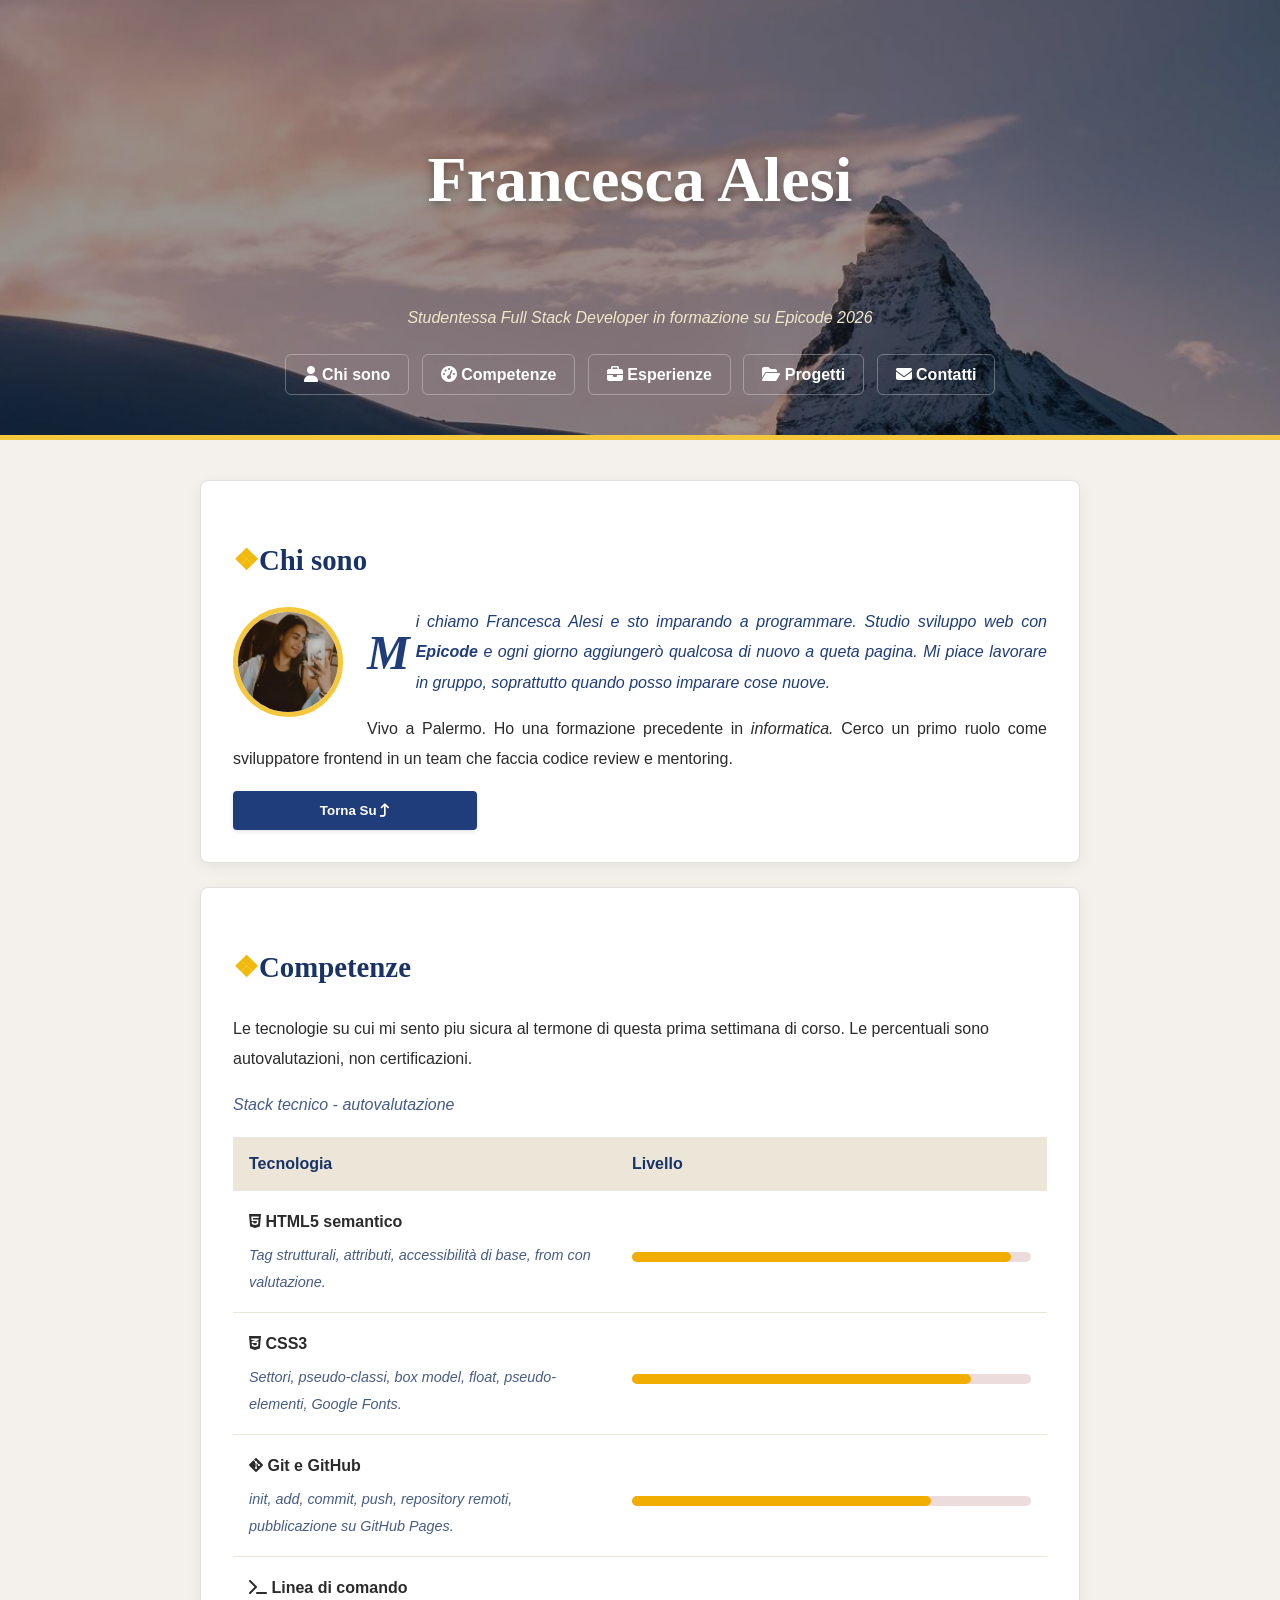
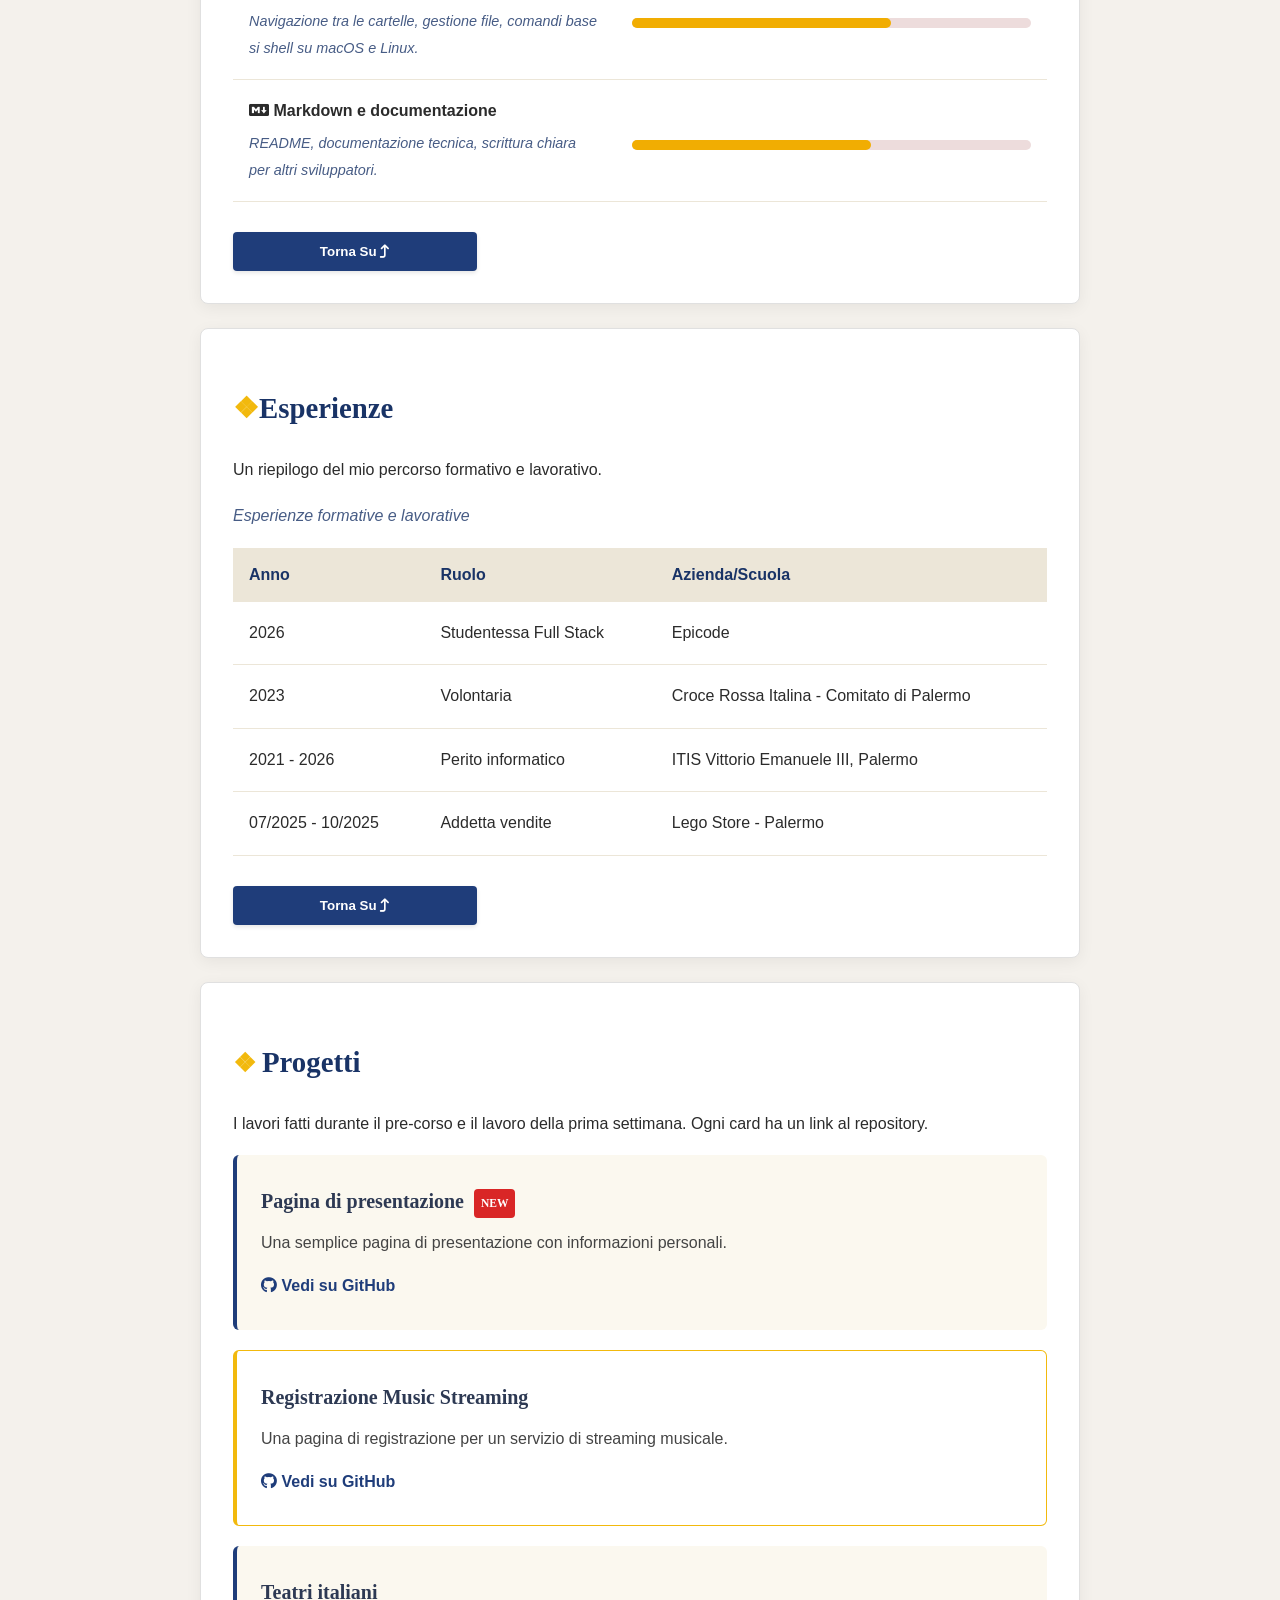
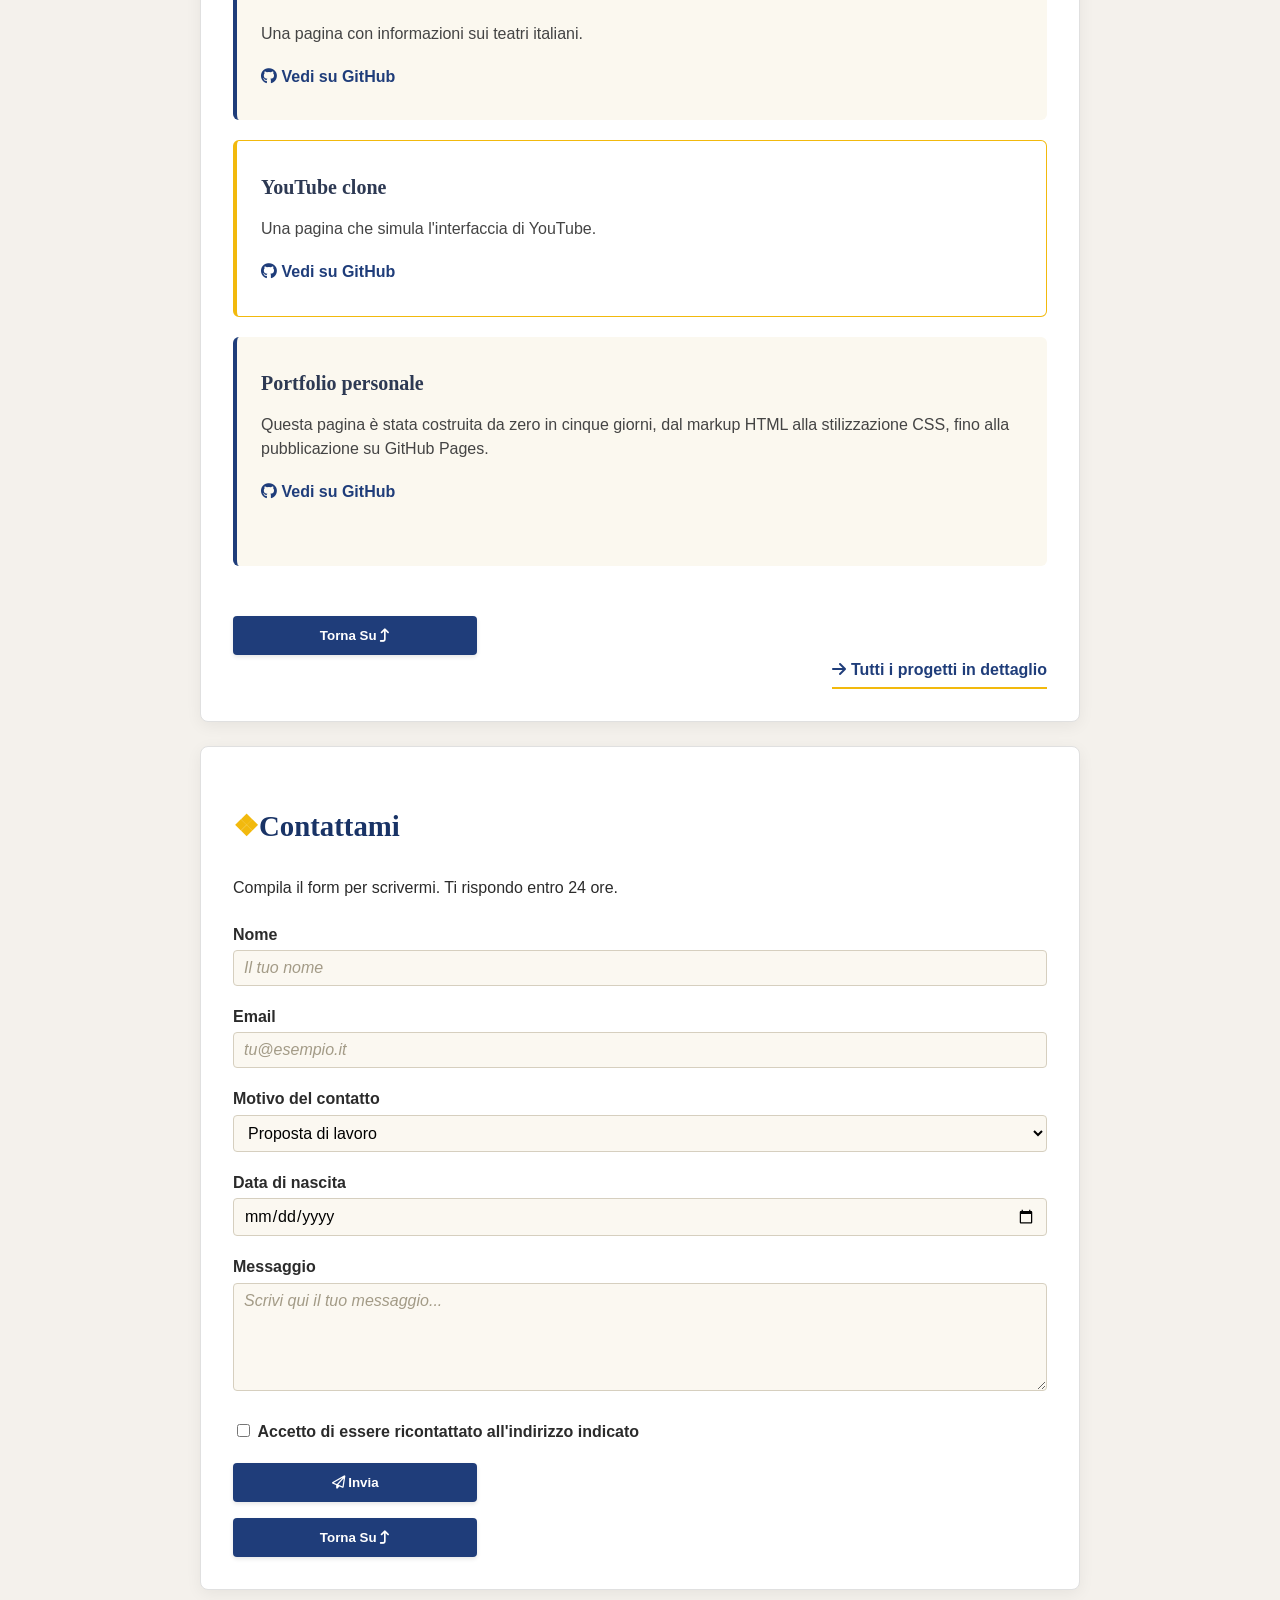
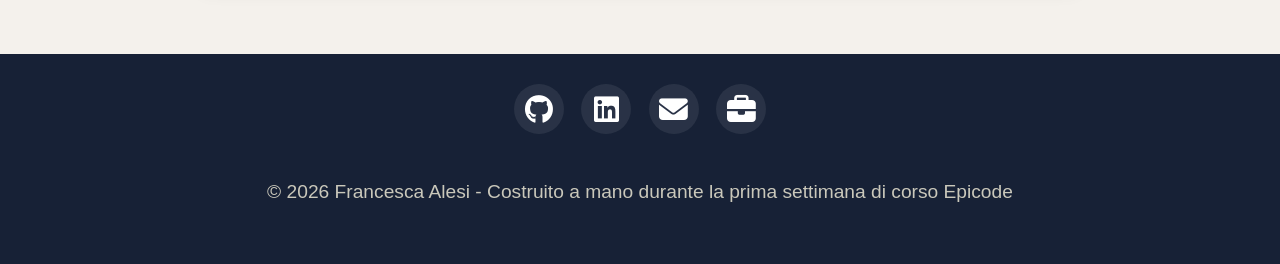
==== commit 80f183ba: "sistemazioni" ====
--- a/index.html
+++ b/index.html
@@ -12,7 +12,7 @@
         <!--Testa della pagina-->
         <header id="site-header">
             <h1 id="inizio">Francesca Alesi</h1>
-            <p><em>Studentessa Full Stack Developer in formazione su Epicode 2026</em></p>
+            <p id="capitolo"><em>Studentessa Full Stack Developer in formazione su Epicode 2026</em></p>
             <nav>
                 <ul>
                     <li>
@@ -361,6 +361,12 @@
 
         <!--Fine-->
         <footer id="site-footer">
+            <div class="title">
+                <i class="fa-brands fa-github"></i>
+                <i class="fa-brands fa-linkedin"></i>
+                <i class="fa-solid fa-envelope"></i>
+                <i class="fa-solid fa-briefcase"></i>
+            </div>
             <p>&copy; 2026 Francesca Alesi - Costruito a mano durante la prima settimana di corso Epicode</p>
         </footer>
     </body>
--- a/assets/CSS/style.css
+++ b/assets/CSS/style.css
@@ -4,30 +4,26 @@
 	box-sizing: border-box;
 }
 
-body {
-	margin: 0;
-}
-
 /* tipografia di base */
 body {
+    margin: 0;
 	font-family: 'Inter', Arial, sans-serif;
 	font-size: 16px;
-	line-height: 1.7;
+	line-height: 1.9;
 	color: #2b2b2b;
 	background-color: #f4f1ec;
 }
 
 /* Header */
 #site-header {
-	background-color: hsl(45, 90%, 60%);
-	background-image: url('../IMG/header-bg.jpg');
+	background-image: linear-gradient(rgba(0, 0, 0, 0.4), rgba(0, 0, 0, 0.4)), url('../IMG/header-bg.jpg');
 	background-size: cover;
 	background-position: center;
 	color: #f0e7c8;
 	text-align: center;
 	line-height: 2.4;
 	padding: 60px 20px 40px;
-	border-bottom: 4px solid hsl(45, 90%, 60%);
+	border-bottom: 5px solid hsl(45, 90%, 60%);
 }
 
 #inizio{
@@ -35,21 +31,17 @@
 }
 
 #site-header h1 {
-	font-size: 3rem;
-	font-weight: bold;
-	font-style: italic;
+    font-family: 'Playfair Display', Georgia, serif;
+	font-size: 4rem;
+	font-weight: bold;
 	text-shadow:  0 3px 10px rgba(0, 0, 0, 0.4);
-}
-
-.tagline {
-	color: rgb(244, 74, 74);
-	font-style: italic;
 }
 
 /* Nav */
 #site-header nav ul {
 	padding: 0;
 	margin: 0;
+    list-style: none;
 }
 
 #site-header nav li {
@@ -57,18 +49,23 @@
 }
 
 #site-header nav a {
-	color: hsl(67, 98%, 26%);
-	font-weight: bold;
+    color: #ffffff;
+    text-decoration: none;
+	font-weight: 600;
 	display: inline-block;
-	padding: 8px 16px;
+    align-items: center;
+    gap: 8px;
+	padding: 10px 18px;
 	margin: 0 4px;
-	border-radius: 4px;
-	line-height: 1.6;
+	border-radius: 6px;
+	line-height: 1.2;
+    border: 1px solid rgba(255, 255, 255, 0.3);
 }
 
 #site-header nav a:hover {
 	color: #ffffff;
 	background-color: hsl(45, 90%, 60%);
+    border: 1px solid hsl(45, 90%, 60%);
 }
 
 /* Main centrato */
@@ -125,12 +122,13 @@
 }
 
 #chi-sono p:first-of-type {
-	font-size: 1.15rem;
+    font-family: 'Inter', Arial, sans-serif;
 	font-style: italic;
 	color: hsl(220, 60%, 30%);
 }
 
 #chi-sono p:first-of-type::first-letter {
+    font-family:'Playfair Display', Georgia, serif;
 	font-size: 3rem;
 	font-weight: bold;
 	float: left;
@@ -194,9 +192,9 @@
 .barra {
   width: 399px;
   height: 10px;
-  background-color: #ede8dc;
+  background-color: #eddcdc;
+  margin-top: 10px;
   border-radius: 999px;
-  overflow: hidden;
 }
 
 .barra-fill {
@@ -270,7 +268,7 @@
 
 .project a:hover {
     color: hsl(220, 60%, 45%);
-    border-bottom: 2px solid hsl(45, 90%, 50%);
+    border-bottom: 4px solid hsl(45, 90%, 50%);
 }
 
 #progetti a[href="Progetti.html"] {
@@ -350,10 +348,21 @@
 
 /* Footer */
 #site-footer {
-	background-color: hsl(220, 40%, 15%);
-	color: #ffffff;
-	text-align: center;
-	font-size: 0.9rem;
-	line-height: 2.4;
-	padding: 30px 20px;
-}
+    background-color: hsl(220, 40%, 15%);
+    color: #cac8bb;
+    text-align: center;
+    font-size: 1.2rem;
+    line-height: 2.4;
+    padding: 30px 30px;
+}
+
+.title i {
+    background-color: rgba(255, 255, 255, 0.08); 
+    color: #ffffff;
+    width: 50px;
+    height: 50px;
+    line-height: 50px;
+    border-radius: 50%;
+    margin: 0 6px 15px;
+    font-size: 1.8rem;
+}
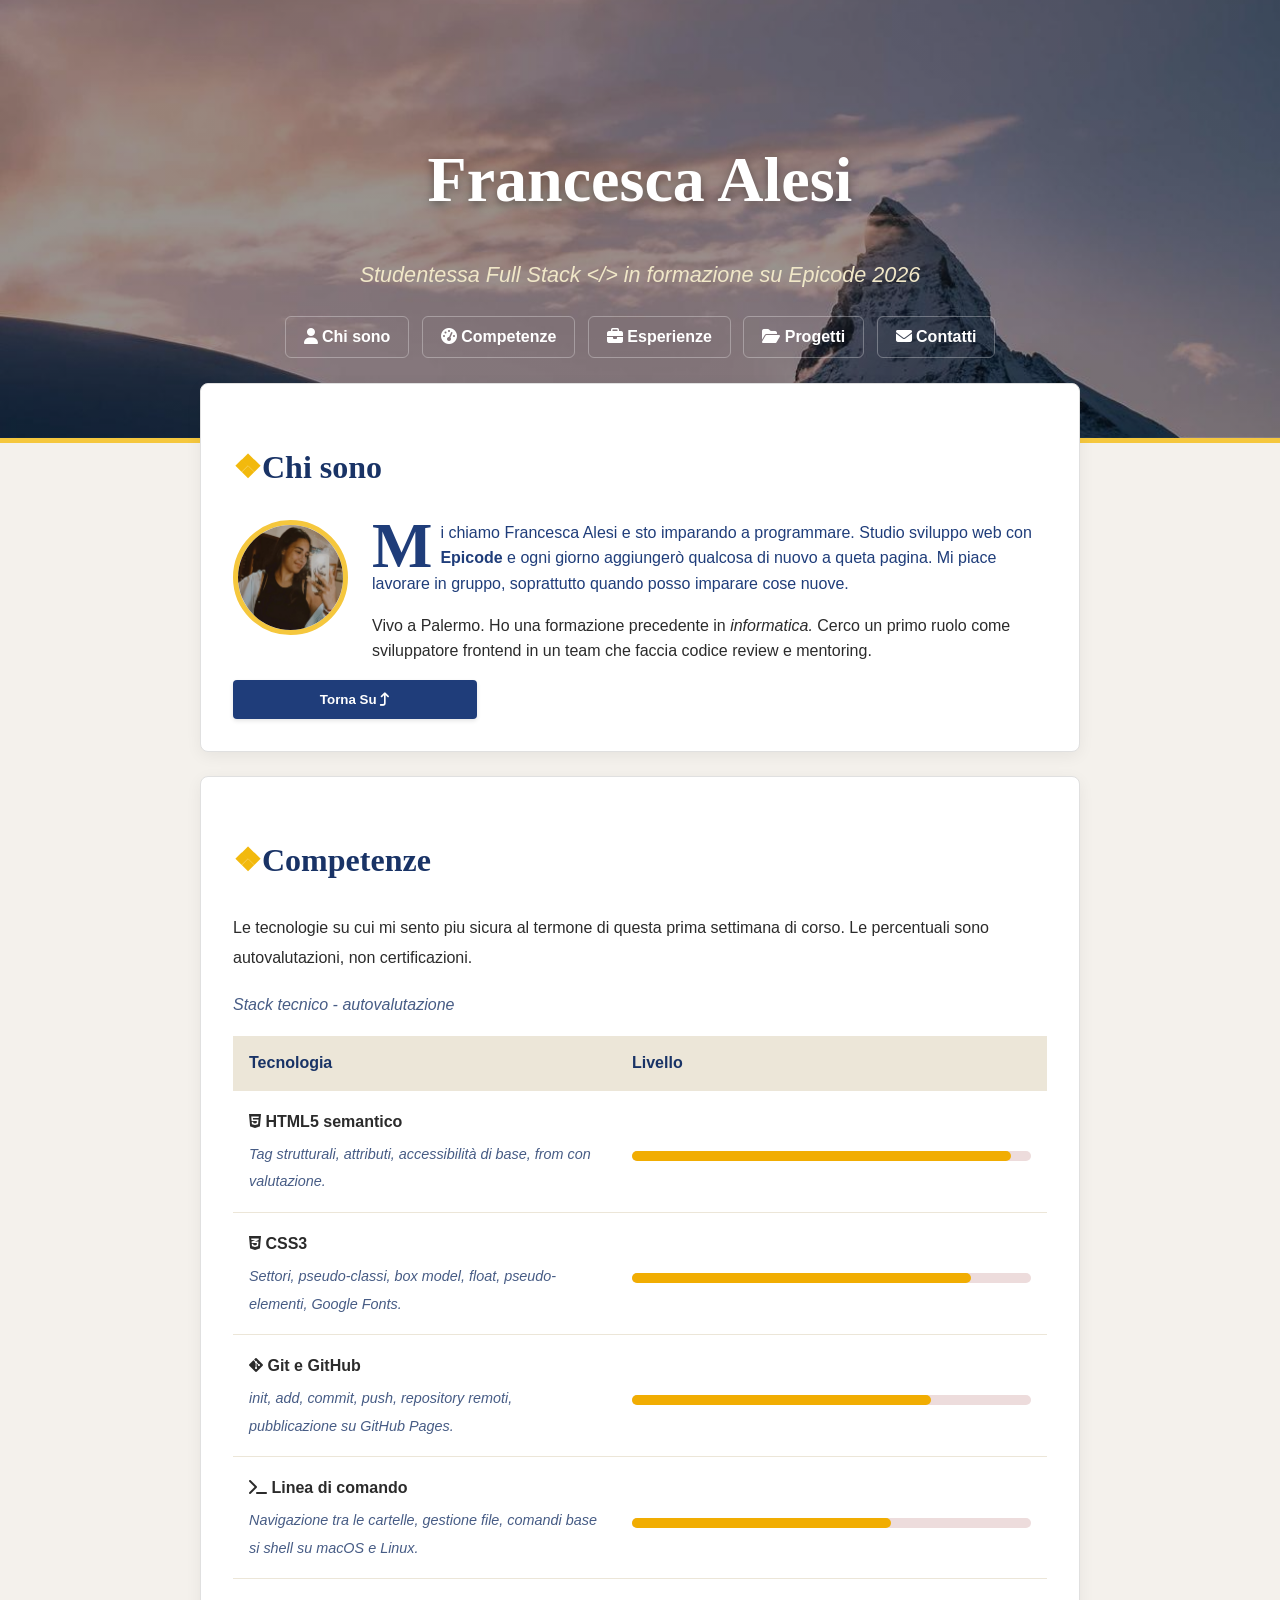
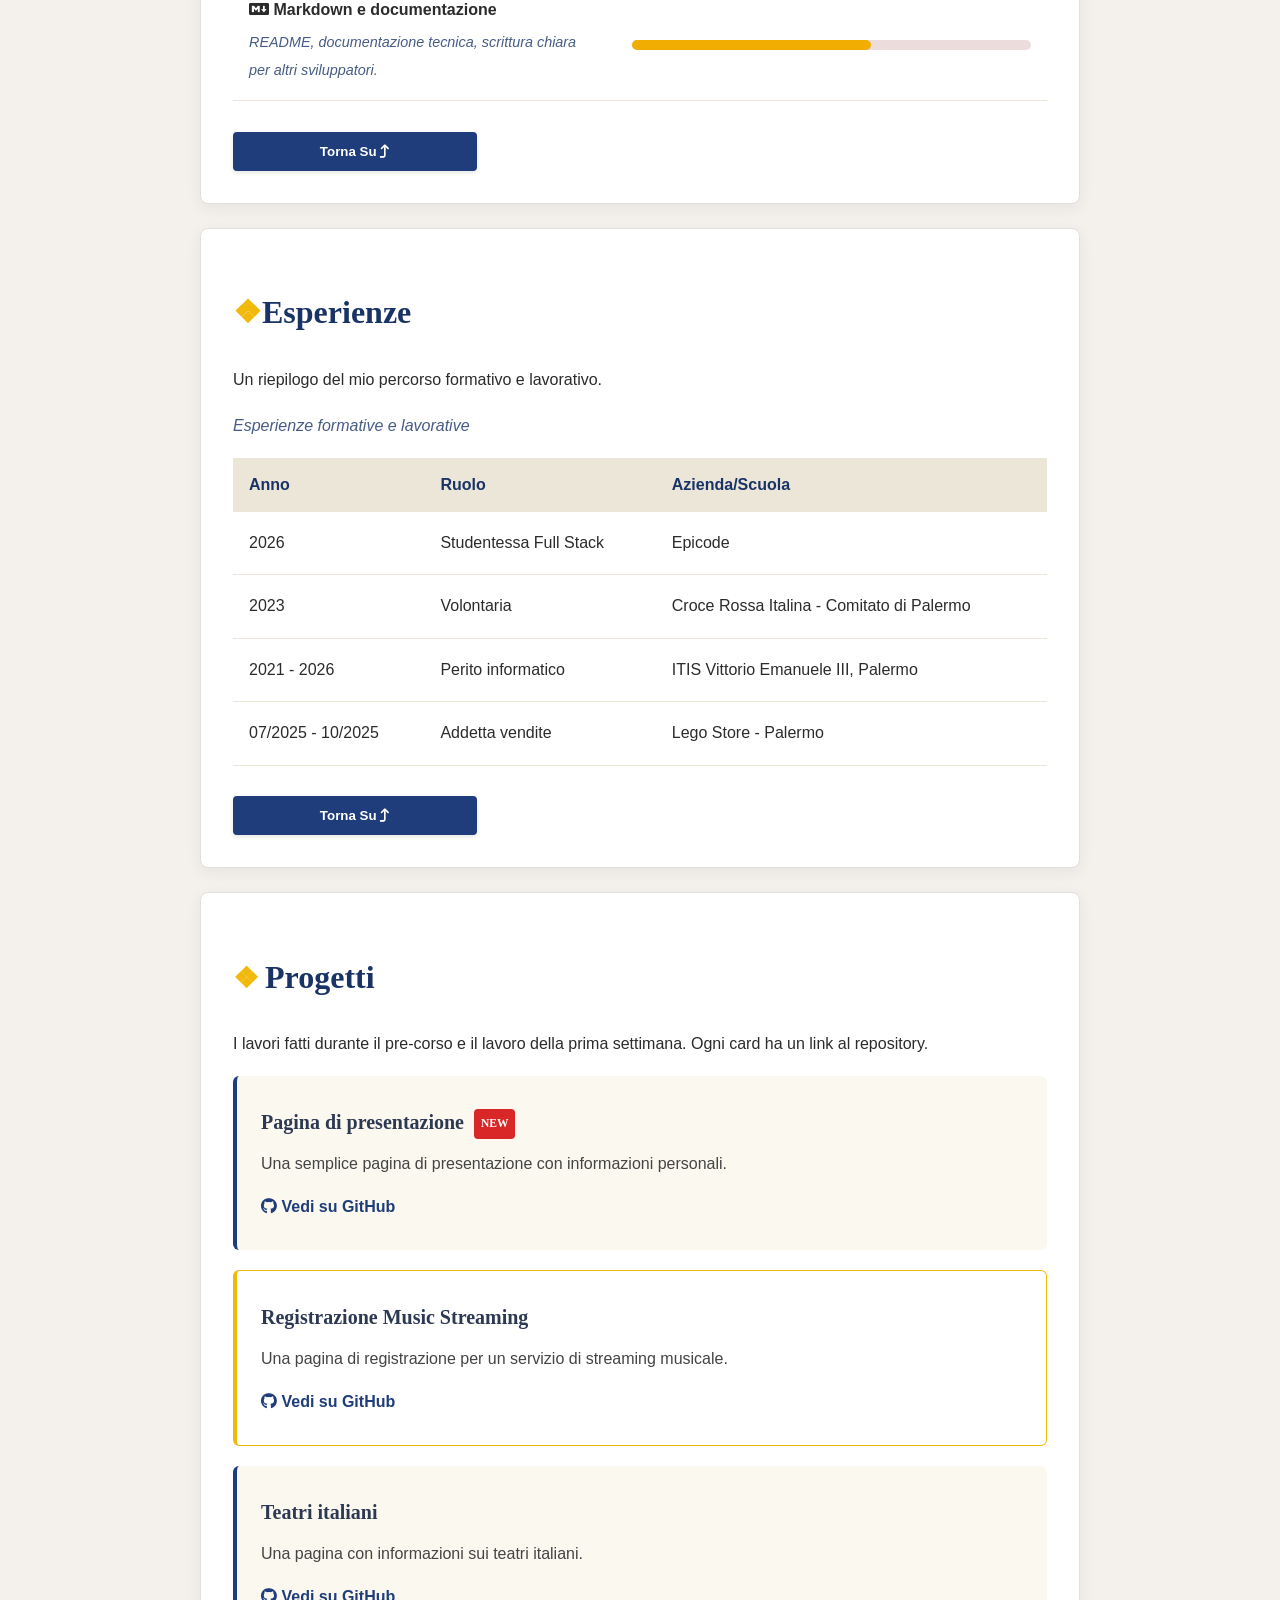
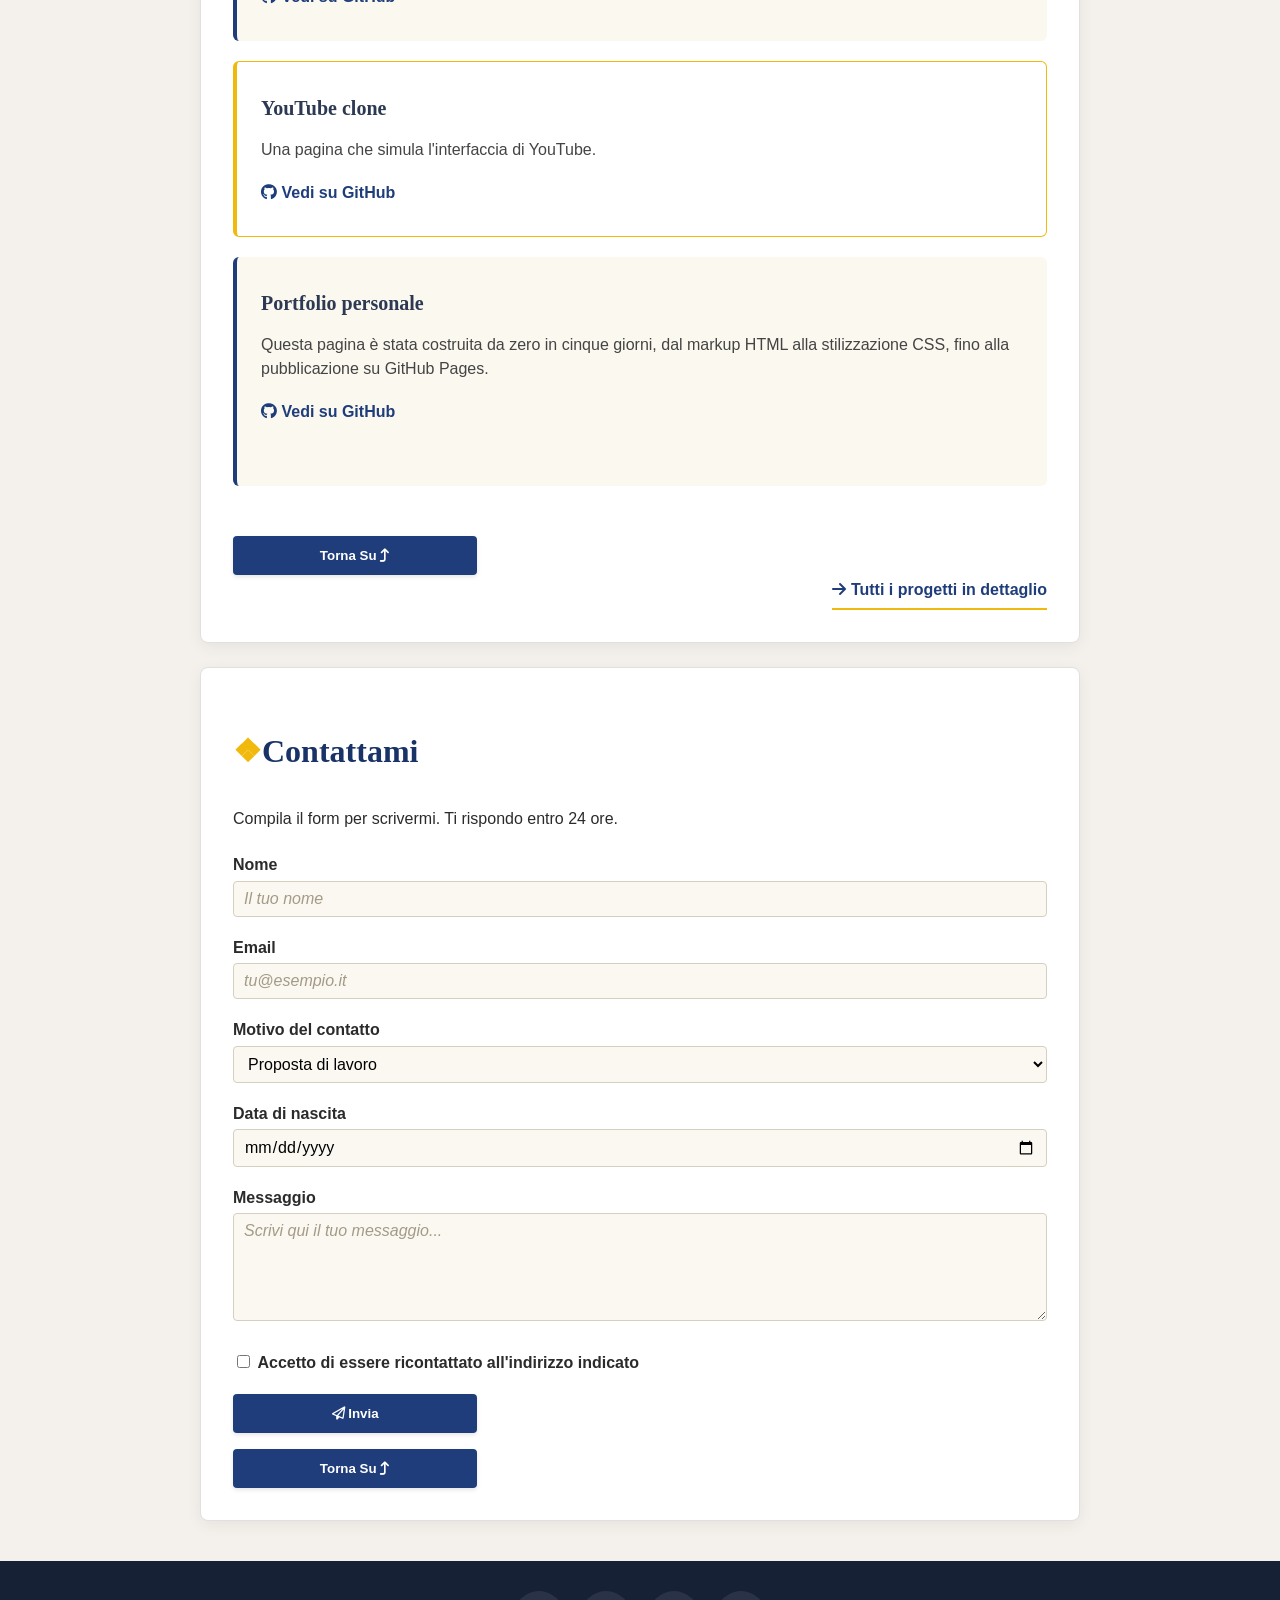
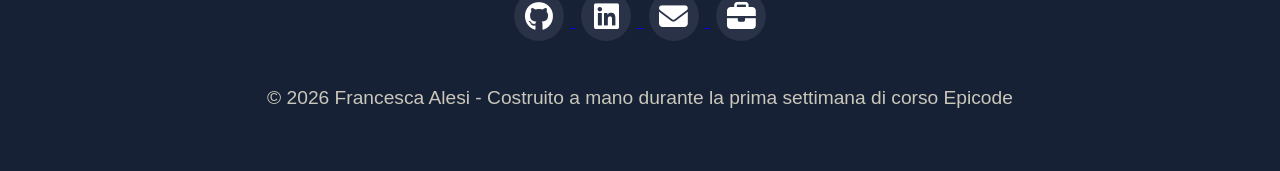
==== commit 46a976c0: "aggiunzioni" ====
--- a/index.html
+++ b/index.html
@@ -12,7 +12,7 @@
         <!--Testa della pagina-->
         <header id="site-header">
             <h1 id="inizio">Francesca Alesi</h1>
-            <p id="capitolo"><em>Studentessa Full Stack Developer in formazione su Epicode 2026</em></p>
+            <p id="sottotitolo"><em>Studentessa Full Stack &lt;/&gt; in formazione su Epicode 2026</em></p>
             <nav>
                 <ul>
                     <li>
@@ -362,10 +362,26 @@
         <!--Fine-->
         <footer id="site-footer">
             <div class="title">
-                <i class="fa-brands fa-github"></i>
-                <i class="fa-brands fa-linkedin"></i>
-                <i class="fa-solid fa-envelope"></i>
-                <i class="fa-solid fa-briefcase"></i>
+                <a href="https://github.com/FrancescaAlesi" target="_blank">
+                    <bottone type="submit">
+                        <i class="fa-brands fa-github"></i>
+                    </bottone>
+                </a>
+                <a href="https://www.linkedin.com/in/francesca-alesi/" target="_blank">
+                    <bottone type="submit">
+                        <i class="fa-brands fa-linkedin"></i>
+                    </bottone>
+                </a>
+                <a href="francesca.alesi07@gmail.com" target="_blank">
+                    <bottone type="submit">
+                        <i class="fa-solid fa-envelope"></i>
+                    </bottone>
+                </a>
+                <a href="https://epicode.com/it/" target="_blank">
+                    <bottone type="submit">
+                        <i class="fa-solid fa-briefcase"></i>
+                    </bottone>
+                </a>
             </div>
             <p>&copy; 2026 Francesca Alesi - Costruito a mano durante la prima settimana di corso Epicode</p>
         </footer>
--- a/assets/CSS/style.css
+++ b/assets/CSS/style.css
@@ -16,18 +16,28 @@
 
 /* Header */
 #site-header {
+    position: relative;
 	background-image: linear-gradient(rgba(0, 0, 0, 0.4), rgba(0, 0, 0, 0.4)), url('../IMG/header-bg.jpg');
 	background-size: cover;
 	background-position: center;
-	color: #f0e7c8;
 	text-align: center;
 	line-height: 2.4;
-	padding: 60px 20px 40px;
+	padding: 60px 20px 80px;
 	border-bottom: 5px solid hsl(45, 90%, 60%);
 }
 
 #inizio{
     color:#ffffff;
+}
+
+#sottotitolo {
+    color: #f0e7c8;
+    font-size: 1.35rem;   
+    font-style: italic;
+    display: block;
+    line-height: 1.2;
+    margin-top: 6px;
+    margin-bottom: 28px;
 }
 
 #site-header h1 {
@@ -35,6 +45,7 @@
 	font-size: 4rem;
 	font-weight: bold;
 	text-shadow:  0 3px 10px rgba(0, 0, 0, 0.4);
+    margin-bottom: 0;
 }
 
 /* Nav */
@@ -71,8 +82,9 @@
 /* Main centrato */
 main {
 	max-width: 920px;
-	margin: 0 auto;
-	padding: 40px 20px;
+	margin: -60px auto 40px;
+    position: relative;
+    padding: 0 20px;
 }
 
 /* Sezioni */
@@ -87,7 +99,7 @@
 
 /* Titoli del main con marker */
 h2 {
-	font-size: 1.8rem;
+	font-size: 2rem;
 	color: hsl(220, 60%, 25%);
 	text-align: left;
 	line-height: 1.6;
@@ -109,36 +121,43 @@
 
 /* Sezione "Chi sono" */
 .avatar {
-	width: 110px;
-	height: 110px;
+	width: 115px;
+	height: 115px;
 	border: 5px solid hsl(45, 90%, 60%);
 	border-radius: 50%;
-	float: left;
-	margin: 0 24px 12px 0;
+	border-radius: 50%;
+    float: left;
+    margin: 0 24px 12px 0;
 }
 
 #chi-sono {
-	text-align: justify;
+	text-align: left;
+}
+
+#chi-sono p {
+    margin-top: 0;
+    margin-bottom: 16px;
+    line-height: 1.6;
 }
 
 #chi-sono p:first-of-type {
     font-family: 'Inter', Arial, sans-serif;
-	font-style: italic;
 	color: hsl(220, 60%, 30%);
 }
 
 #chi-sono p:first-of-type::first-letter {
     font-family:'Playfair Display', Georgia, serif;
-	font-size: 3rem;
+	font-size: 4rem;
 	font-weight: bold;
 	float: left;
-	margin-right: 6px;
+	margin-right: 8px;
+    line-height: 0.8;
 	color: hsl(220, 60%, 30%);
 }
 
 /* Sezione successiva */
 #competenze {
-	clear: both;
+	clear: both;   
 }
 
 /* Lista competenze a righe alternate */
